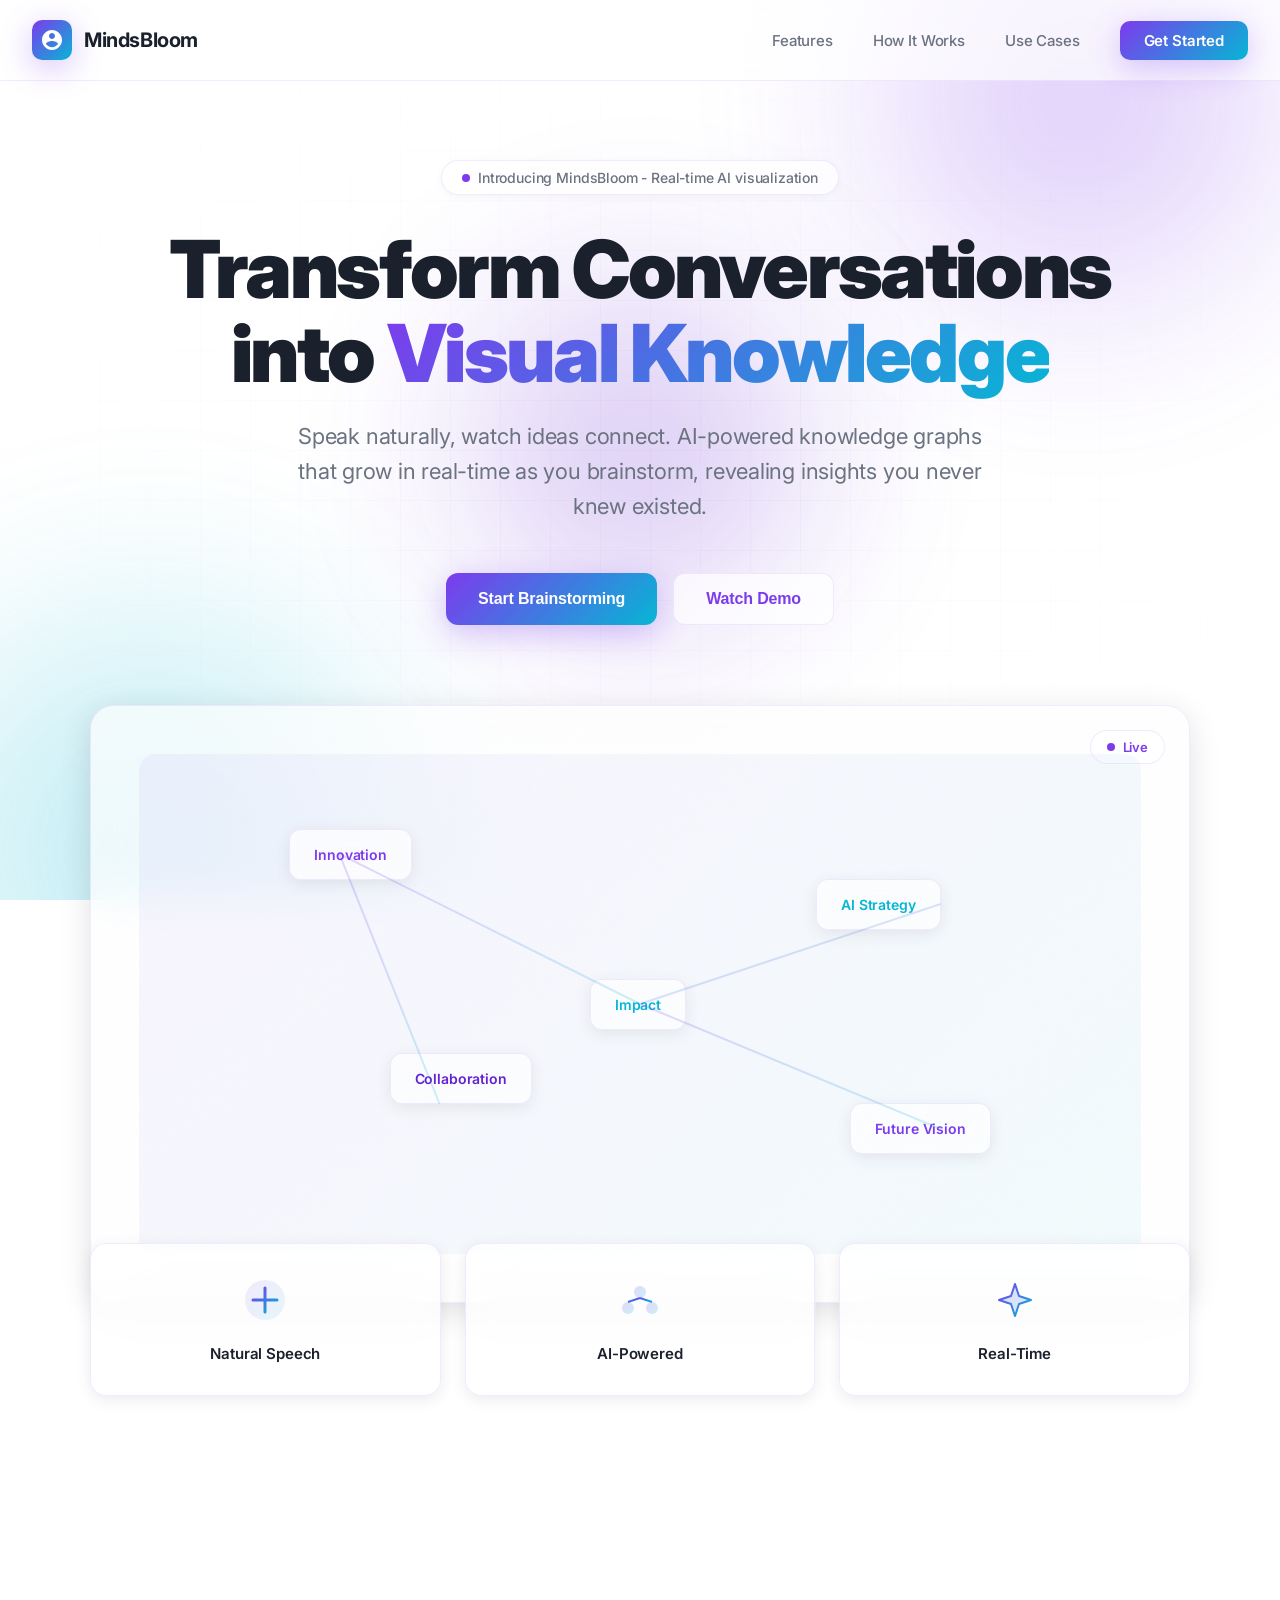
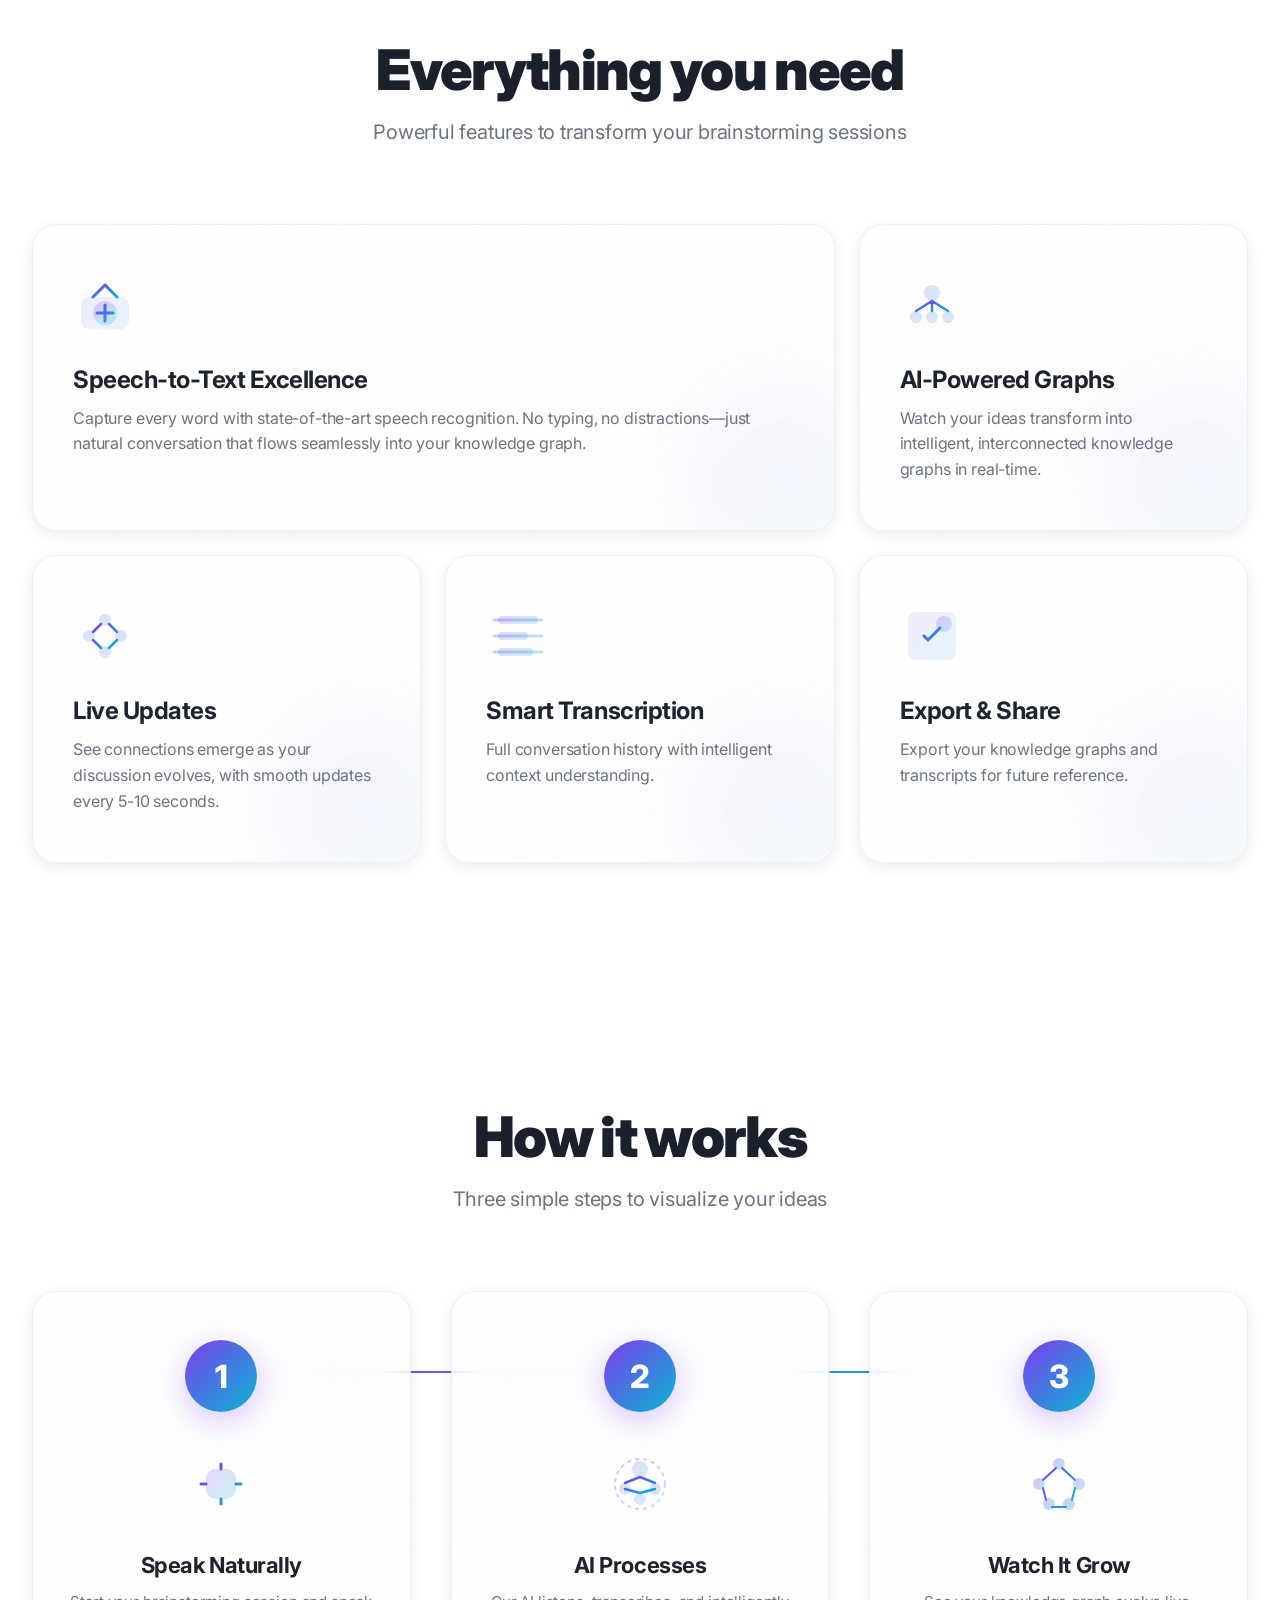
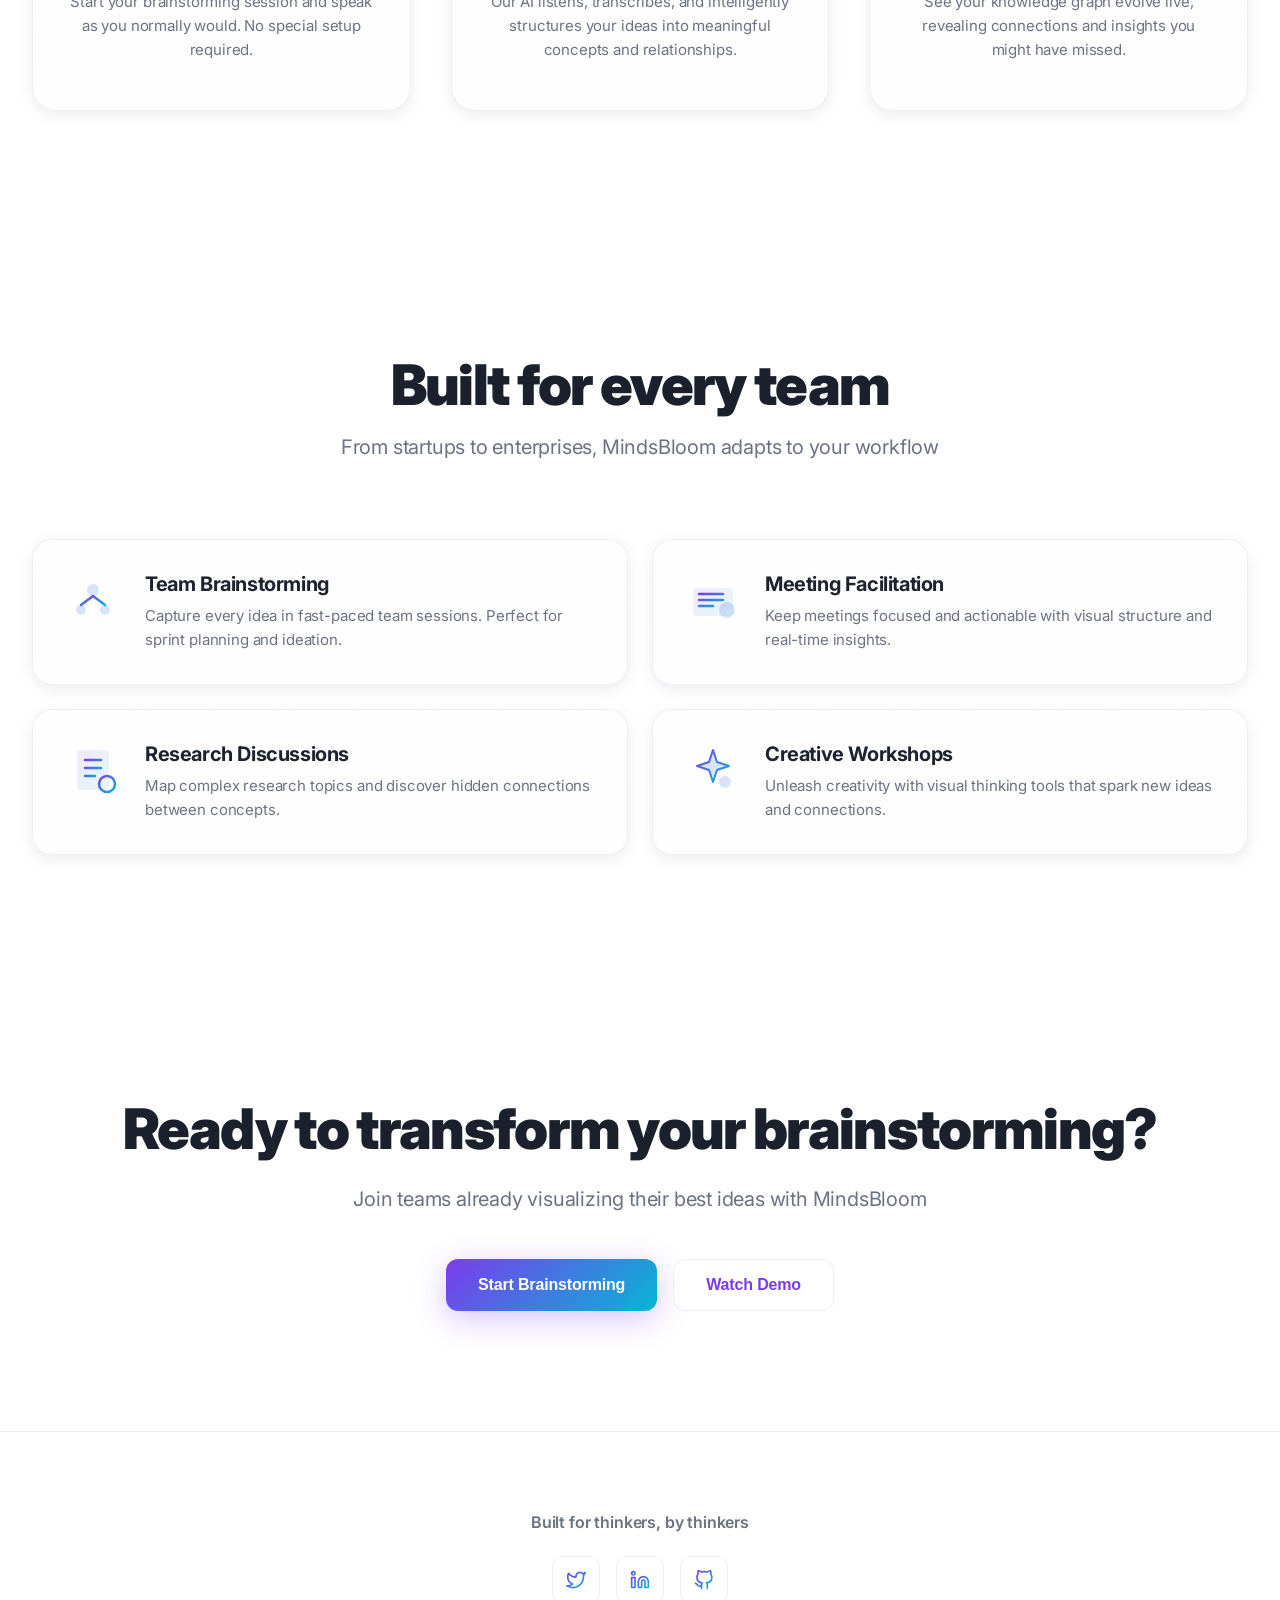
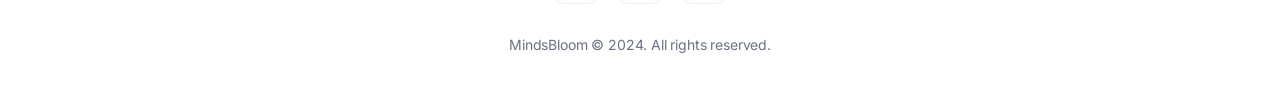
==== frontend/index.html @ 0f9b78d1 "Add MindsBloom landing page Beautiful landing page featuring: - Glassmorphic design with gradient ef" ====
<!DOCTYPE html>
<html lang="en">
<head>
    <meta charset="UTF-8">
    <meta name="viewport" content="width=device-width, initial-scale=1.0">
    <title>MindsBloom - Transform Conversations into Visual Knowledge</title>
    <link rel="preconnect" href="https://fonts.googleapis.com">
    <link rel="preconnect" href="https://fonts.gstatic.com" crossorigin>
    <link href="https://fonts.googleapis.com/css2?family=Inter:wght@300;400;500;600;700;800;900&display=swap" rel="stylesheet">
    <style>
        :root {
            /* Color System */
            --primary-indigo: hsl(262, 83%, 58%);
            --primary-violet: hsl(262, 73%, 48%);
            --secondary-cyan: hsl(189, 94%, 43%);
            --secondary-cyan-light: hsl(189, 94%, 53%);

            /* Gradients */
            --gradient-primary: linear-gradient(135deg, var(--primary-violet), var(--primary-indigo));
            --gradient-secondary: linear-gradient(135deg, var(--secondary-cyan), var(--secondary-cyan-light));
            --gradient-mixed: linear-gradient(135deg, var(--primary-indigo), var(--secondary-cyan));
            --gradient-animated: linear-gradient(135deg, #7C3AED 0%, #A78BFA 25%, #06B6D4 50%, #22D3EE 75%, #A78BFA 100%);

            /* Glass Effect */
            --glass-bg: rgba(255, 255, 255, 0.7);
            --glass-border: rgba(124, 58, 237, 0.1);
            --glass-blur: blur(20px);

            /* Shadows */
            --shadow-sm: 0 2px 8px rgba(0, 0, 0, 0.04);
            --shadow-md: 0 4px 16px rgba(0, 0, 0, 0.08);
            --shadow-lg: 0 8px 32px rgba(0, 0, 0, 0.12);
            --shadow-glow-indigo: 0 8px 32px rgba(124, 58, 237, 0.3);
            --shadow-glow-cyan: 0 8px 32px rgba(6, 182, 212, 0.3);

            /* Spacing */
            --spacing-unit: 8px;

            /* Typography */
            --font-sans: 'Inter', -apple-system, BlinkMacSystemFont, 'Segoe UI', sans-serif;

            /* Transitions */
            --transition-smooth: cubic-bezier(0.4, 0, 0.2, 1);
        }

        * {
            margin: 0;
            padding: 0;
            box-sizing: border-box;
        }

        body {
            font-family: var(--font-sans);
            background: #ffffff;
            color: hsl(220, 26%, 14%);
            overflow-x: hidden;
            letter-spacing: -0.01em;
            position: relative;
            min-height: 100vh;
        }

        /* Background Effects */
        .bg-canvas {
            position: fixed;
            top: 0;
            left: 0;
            width: 100%;
            height: 100%;
            z-index: 0;
            overflow: hidden;
            pointer-events: none;
        }

        .bg-orb {
            position: absolute;
            border-radius: 50%;
            filter: blur(80px);
            opacity: 0.3;
            animation: float 20s ease-in-out infinite;
        }

        .bg-orb-1 {
            width: 600px;
            height: 600px;
            background: radial-gradient(circle, var(--primary-indigo) 0%, transparent 70%);
            top: -200px;
            right: -100px;
            animation-delay: 0s;
        }

        .bg-orb-2 {
            width: 700px;
            height: 700px;
            background: radial-gradient(circle, var(--secondary-cyan) 0%, transparent 70%);
            bottom: -300px;
            left: -200px;
            animation-delay: 7s;
        }

        .bg-orb-3 {
            width: 500px;
            height: 500px;
            background: radial-gradient(circle, var(--primary-violet) 0%, transparent 70%);
            top: 50%;
            left: 50%;
            transform: translate(-50%, -50%);
            animation-delay: 14s;
        }

        @keyframes float {
            0%, 100% {
                transform: translate(0, 0) scale(1);
            }
            33% {
                transform: translate(30px, -30px) scale(1.1);
            }
            66% {
                transform: translate(-30px, 30px) scale(0.9);
            }
        }

        .bg-grid {
            position: absolute;
            top: 0;
            left: 0;
            width: 100%;
            height: 100%;
            background-image:
                linear-gradient(rgba(124, 58, 237, 0.03) 1px, transparent 1px),
                linear-gradient(90deg, rgba(124, 58, 237, 0.03) 1px, transparent 1px);
            background-size: 50px 50px;
            mask-image: radial-gradient(ellipse at center, black 20%, transparent 80%);
        }

        /* Noise Texture Utility */
        .noise {
            position: relative;
        }

        .noise::before {
            content: '';
            position: absolute;
            top: 0;
            left: 0;
            width: 100%;
            height: 100%;
            opacity: 0.03;
            background-image: url("data:image/svg+xml,%3Csvg viewBox='0 0 400 400' xmlns='http://www.w3.org/2000/svg'%3E%3Cfilter id='noiseFilter'%3E%3CfeTurbulence type='fractalNoise' baseFrequency='0.9' numOctaves='4' /%3E%3C/filter%3E%3Crect width='100%25' height='100%25' filter='url(%23noiseFilter)' /%3E%3C/svg%3E");
            pointer-events: none;
        }

        /* Container */
        .container {
            position: relative;
            z-index: 1;
            max-width: 1280px;
            margin: 0 auto;
            padding: 0 32px;
        }

        /* Glassmorphic Header */
        header {
            position: fixed;
            top: 0;
            left: 0;
            right: 0;
            z-index: 100;
            background: var(--glass-bg);
            backdrop-filter: var(--glass-blur);
            border-bottom: 1px solid var(--glass-border);
            padding: 20px 0;
        }

        .header-content {
            max-width: 1280px;
            margin: 0 auto;
            padding: 0 32px;
            display: flex;
            justify-content: space-between;
            align-items: center;
        }

        .logo {
            display: flex;
            align-items: center;
            gap: 12px;
            text-decoration: none;
        }

        .logo-icon {
            width: 40px;
            height: 40px;
            border-radius: 10px;
            background: var(--gradient-mixed);
            display: flex;
            align-items: center;
            justify-content: center;
            box-shadow: var(--shadow-glow-indigo);
        }

        .logo-text {
            font-size: 20px;
            font-weight: 700;
            color: hsl(220, 26%, 14%);
            letter-spacing: -0.02em;
        }

        nav {
            display: flex;
            gap: 40px;
            align-items: center;
        }

        nav a {
            color: hsl(220, 9%, 46%);
            text-decoration: none;
            font-size: 15px;
            font-weight: 500;
            transition: color 0.3s var(--transition-smooth);
            letter-spacing: -0.01em;
        }

        nav a:hover {
            color: var(--primary-indigo);
        }

        .nav-cta {
            position: relative;
            overflow: hidden;
            padding: 10px 24px;
            border-radius: 10px;
            background: var(--gradient-mixed);
            color: white !important;
            font-weight: 600;
            box-shadow: var(--shadow-glow-indigo);
            transition: transform 0.3s var(--transition-smooth), box-shadow 0.3s var(--transition-smooth);
        }

        .nav-cta::before {
            content: '';
            position: absolute;
            top: 0;
            left: -100%;
            width: 100%;
            height: 100%;
            background: linear-gradient(90deg, transparent, rgba(255, 255, 255, 0.3), transparent);
            transition: left 0.5s;
        }

        .nav-cta:hover::before {
            left: 100%;
        }

        .nav-cta:hover {
            transform: translateY(-2px);
            box-shadow: 0 12px 40px rgba(124, 58, 237, 0.4);
        }

        /* Hero Section */
        .hero {
            padding-top: 160px;
            padding-bottom: 120px;
            text-align: center;
        }

        .hero-badge {
            display: inline-flex;
            align-items: center;
            gap: 8px;
            background: var(--glass-bg);
            backdrop-filter: var(--glass-blur);
            border: 1px solid var(--glass-border);
            padding: 8px 20px;
            border-radius: 24px;
            font-size: 14px;
            font-weight: 500;
            color: hsl(220, 9%, 46%);
            margin-bottom: 32px;
            box-shadow: var(--shadow-sm);
            animation: slide-up 0.6s var(--transition-smooth);
        }

        .pulse-dot {
            width: 8px;
            height: 8px;
            border-radius: 50%;
            background: var(--primary-indigo);
            animation: pulse-glow 2s ease-in-out infinite;
        }

        @keyframes pulse-glow {
            0%, 100% {
                opacity: 1;
                box-shadow: 0 0 0 0 rgba(124, 58, 237, 0.7);
            }
            50% {
                opacity: 0.7;
                box-shadow: 0 0 0 8px rgba(124, 58, 237, 0);
            }
        }

        @keyframes slide-up {
            from {
                opacity: 0;
                transform: translateY(20px);
            }
            to {
                opacity: 1;
                transform: translateY(0);
            }
        }

        .hero h1 {
            font-size: 80px;
            font-weight: 900;
            line-height: 1.05;
            letter-spacing: -0.03em;
            color: hsl(220, 26%, 14%);
            margin-bottom: 24px;
            animation: slide-up 0.8s var(--transition-smooth) 0.1s backwards;
        }

        .gradient-text {
            background: var(--gradient-mixed);
            -webkit-background-clip: text;
            -webkit-text-fill-color: transparent;
            background-clip: text;
        }

        .hero-description {
            font-size: 22px;
            line-height: 1.6;
            color: hsl(220, 9%, 46%);
            max-width: 700px;
            margin: 0 auto 48px;
            letter-spacing: -0.01em;
            animation: slide-up 0.8s var(--transition-smooth) 0.2s backwards;
        }

        .hero-cta {
            display: flex;
            gap: 16px;
            justify-content: center;
            flex-wrap: wrap;
            margin-bottom: 80px;
            animation: slide-up 0.8s var(--transition-smooth) 0.3s backwards;
        }

        .btn {
            padding: 16px 32px;
            border-radius: 12px;
            font-size: 16px;
            font-weight: 600;
            letter-spacing: -0.01em;
            text-decoration: none;
            border: none;
            cursor: pointer;
            transition: all 0.3s var(--transition-smooth);
            position: relative;
            overflow: hidden;
        }

        .btn-primary {
            background: var(--gradient-mixed);
            color: white;
            box-shadow: var(--shadow-glow-indigo);
        }

        .btn-primary::before {
            content: '';
            position: absolute;
            top: 0;
            left: -100%;
            width: 100%;
            height: 100%;
            background: linear-gradient(90deg, transparent, rgba(255, 255, 255, 0.3), transparent);
            transition: left 0.5s;
        }

        .btn-primary:hover::before {
            left: 100%;
        }

        .btn-primary:hover {
            transform: translateY(-2px);
            box-shadow: 0 12px 40px rgba(124, 58, 237, 0.4);
        }

        .btn-secondary {
            background: var(--glass-bg);
            backdrop-filter: var(--glass-blur);
            color: var(--primary-indigo);
            border: 1px solid var(--glass-border);
        }

        .btn-secondary:hover {
            background: rgba(255, 255, 255, 0.9);
            transform: translateY(-2px);
            border-color: rgba(124, 58, 237, 0.2);
        }

        /* Demo Visualization */
        .demo-container {
            position: relative;
            max-width: 1100px;
            margin: 0 auto;
            animation: slide-up 0.8s var(--transition-smooth) 0.4s backwards;
        }

        .demo-card {
            position: relative;
            background: var(--glass-bg);
            backdrop-filter: var(--glass-blur);
            border: 1px solid var(--glass-border);
            border-radius: 24px;
            padding: 48px;
            box-shadow: var(--shadow-lg);
            overflow: hidden;
        }

        .demo-visual {
            position: relative;
            height: 500px;
            background: linear-gradient(135deg, rgba(124, 58, 237, 0.05) 0%, rgba(6, 182, 212, 0.05) 100%);
            border-radius: 16px;
            overflow: hidden;
            display: flex;
            align-items: center;
            justify-content: center;
        }

        .graph-node {
            position: absolute;
            padding: 16px 24px;
            border-radius: 12px;
            background: var(--glass-bg);
            backdrop-filter: var(--glass-blur);
            border: 1px solid var(--glass-border);
            font-weight: 600;
            font-size: 14px;
            letter-spacing: -0.01em;
            box-shadow: var(--shadow-md);
            animation: float-node 4s ease-in-out infinite;
            transition: all 0.3s var(--transition-smooth);
        }

        .graph-node:hover {
            transform: scale(1.05);
            box-shadow: var(--shadow-glow-indigo);
        }

        @keyframes float-node {
            0%, 100% { transform: translateY(0); }
            50% { transform: translateY(-15px); }
        }

        .graph-node:nth-child(1) {
            top: 15%;
            left: 15%;
            animation-delay: 0s;
            color: var(--primary-indigo);
        }

        .graph-node:nth-child(2) {
            top: 25%;
            right: 20%;
            animation-delay: 0.5s;
            color: var(--secondary-cyan);
        }

        .graph-node:nth-child(3) {
            bottom: 30%;
            left: 25%;
            animation-delay: 1s;
            color: var(--primary-violet);
        }

        .graph-node:nth-child(4) {
            bottom: 20%;
            right: 15%;
            animation-delay: 1.5s;
            color: var(--primary-indigo);
        }

        .graph-node:nth-child(5) {
            top: 45%;
            left: 45%;
            animation-delay: 2s;
            color: var(--secondary-cyan);
        }

        .live-indicator {
            position: absolute;
            top: 24px;
            right: 24px;
            display: flex;
            align-items: center;
            gap: 8px;
            padding: 8px 16px;
            background: var(--glass-bg);
            backdrop-filter: var(--glass-blur);
            border: 1px solid var(--glass-border);
            border-radius: 20px;
            font-size: 13px;
            font-weight: 600;
            color: var(--primary-indigo);
        }

        /* Stats Cards */
        .stats-grid {
            display: grid;
            grid-template-columns: repeat(3, 1fr);
            gap: 24px;
            margin-top: -60px;
            position: relative;
            z-index: 10;
        }

        .stat-card {
            background: var(--glass-bg);
            backdrop-filter: var(--glass-blur);
            border: 1px solid var(--glass-border);
            border-radius: 16px;
            padding: 32px 24px;
            text-align: center;
            box-shadow: var(--shadow-md);
            transition: all 0.3s var(--transition-smooth);
        }

        .stat-card:hover {
            transform: translateY(-4px);
            box-shadow: var(--shadow-lg);
        }

        .stat-icon {
            margin-bottom: 16px;
        }

        .stat-label {
            font-size: 15px;
            font-weight: 600;
            color: hsl(220, 26%, 14%);
            letter-spacing: -0.01em;
        }

        /* Features Section - Bento Grid */
        .section {
            padding: 120px 0;
        }

        .section-header {
            text-align: center;
            margin-bottom: 80px;
        }

        .section-title {
            font-size: 56px;
            font-weight: 900;
            letter-spacing: -0.03em;
            color: hsl(220, 26%, 14%);
            margin-bottom: 16px;
        }

        .section-description {
            font-size: 20px;
            color: hsl(220, 9%, 46%);
            letter-spacing: -0.01em;
        }

        .bento-grid {
            display: grid;
            grid-template-columns: repeat(3, 1fr);
            gap: 24px;
        }

        .bento-card {
            position: relative;
            background: var(--glass-bg);
            backdrop-filter: var(--glass-blur);
            border: 1px solid var(--glass-border);
            border-radius: 24px;
            padding: 48px 40px;
            box-shadow: var(--shadow-md);
            transition: all 0.3s var(--transition-smooth);
            overflow: hidden;
        }

        .bento-card:first-child {
            grid-column: span 2;
        }

        .bento-card:hover {
            transform: translateY(-8px);
            box-shadow: var(--shadow-lg);
            border-color: rgba(124, 58, 237, 0.2);
        }

        .bento-icon {
            margin-bottom: 24px;
        }

        .bento-title {
            font-size: 24px;
            font-weight: 700;
            letter-spacing: -0.02em;
            color: hsl(220, 26%, 14%);
            margin-bottom: 12px;
        }

        .bento-description {
            font-size: 16px;
            line-height: 1.6;
            color: hsl(220, 9%, 46%);
            letter-spacing: -0.01em;
        }

        .decoration-blob {
            position: absolute;
            width: 200px;
            height: 200px;
            border-radius: 50%;
            background: var(--gradient-mixed);
            opacity: 0.05;
            filter: blur(40px);
            bottom: -50px;
            right: -50px;
            pointer-events: none;
        }

        /* How It Works - Timeline */
        .timeline {
            position: relative;
            display: grid;
            grid-template-columns: repeat(3, 1fr);
            gap: 40px;
        }

        .timeline::before {
            content: '';
            position: absolute;
            top: 80px;
            left: 16.66%;
            right: 16.66%;
            height: 2px;
            background: linear-gradient(90deg, var(--primary-indigo), var(--secondary-cyan));
            z-index: 0;
        }

        .timeline-item {
            position: relative;
            z-index: 1;
        }

        .timeline-card {
            background: var(--glass-bg);
            backdrop-filter: var(--glass-blur);
            border: 1px solid var(--glass-border);
            border-radius: 24px;
            padding: 48px 32px;
            box-shadow: var(--shadow-md);
            transition: all 0.3s var(--transition-smooth);
            text-align: center;
        }

        .timeline-card:hover {
            transform: translateY(-8px);
            box-shadow: var(--shadow-lg);
        }

        .timeline-number {
            width: 72px;
            height: 72px;
            border-radius: 50%;
            background: var(--gradient-mixed);
            color: white;
            display: flex;
            align-items: center;
            justify-content: center;
            font-size: 32px;
            font-weight: 800;
            margin: 0 auto 32px;
            box-shadow: var(--shadow-glow-indigo);
        }

        .timeline-icon {
            margin-bottom: 24px;
        }

        .timeline-title {
            font-size: 22px;
            font-weight: 700;
            letter-spacing: -0.02em;
            color: hsl(220, 26%, 14%);
            margin-bottom: 12px;
        }

        .timeline-description {
            font-size: 15px;
            line-height: 1.6;
            color: hsl(220, 9%, 46%);
            letter-spacing: -0.01em;
        }

        /* Use Cases */
        .use-cases-grid {
            display: grid;
            grid-template-columns: repeat(2, 1fr);
            gap: 24px;
        }

        .use-case-card {
            display: flex;
            gap: 24px;
            background: var(--glass-bg);
            backdrop-filter: var(--glass-blur);
            border: 1px solid var(--glass-border);
            border-radius: 20px;
            padding: 32px;
            box-shadow: var(--shadow-md);
            transition: all 0.3s var(--transition-smooth);
        }

        .use-case-card:hover {
            transform: translateY(-4px);
            box-shadow: var(--shadow-lg);
            border-color: rgba(124, 58, 237, 0.2);
        }

        .use-case-icon-wrapper {
            flex-shrink: 0;
        }

        .use-case-content h3 {
            font-size: 20px;
            font-weight: 700;
            letter-spacing: -0.02em;
            color: hsl(220, 26%, 14%);
            margin-bottom: 8px;
        }

        .use-case-content p {
            font-size: 15px;
            line-height: 1.6;
            color: hsl(220, 9%, 46%);
            letter-spacing: -0.01em;
        }

        /* Footer */
        footer {
            padding: 80px 0 40px;
            border-top: 1px solid var(--glass-border);
        }

        .footer-content {
            text-align: center;
        }

        .footer-tagline {
            font-size: 16px;
            font-weight: 600;
            color: hsl(220, 9%, 46%);
            margin-bottom: 24px;
            letter-spacing: -0.01em;
        }

        .social-links {
            display: flex;
            gap: 16px;
            justify-content: center;
            margin-bottom: 32px;
        }

        .social-link {
            width: 48px;
            height: 48px;
            border-radius: 12px;
            background: var(--glass-bg);
            backdrop-filter: var(--glass-blur);
            border: 1px solid var(--glass-border);
            display: flex;
            align-items: center;
            justify-content: center;
            transition: all 0.3s var(--transition-smooth);
            text-decoration: none;
        }

        .social-link:hover {
            transform: translateY(-4px);
            border-color: rgba(124, 58, 237, 0.3);
            box-shadow: var(--shadow-glow-indigo);
        }

        .footer-copyright {
            font-size: 14px;
            color: hsl(220, 9%, 46%);
        }

        /* Responsive */
        @media (max-width: 1024px) {
            .hero h1 {
                font-size: 64px;
            }

            .bento-grid {
                grid-template-columns: 1fr;
            }

            .bento-card:first-child {
                grid-column: span 1;
            }

            .timeline {
                grid-template-columns: 1fr;
            }

            .timeline::before {
                display: none;
            }

            .use-cases-grid {
                grid-template-columns: 1fr;
            }

            .stats-grid {
                grid-template-columns: 1fr;
                margin-top: 40px;
            }
        }

        @media (max-width: 768px) {
            nav {
                display: none;
            }

            .hero h1 {
                font-size: 48px;
            }

            .hero-description {
                font-size: 18px;
            }

            .demo-card {
                padding: 24px;
            }

            .graph-node {
                font-size: 12px;
                padding: 12px 16px;
            }
        }
    </style>
</head>
<body>
    <!-- SVG Definitions for Custom Gradient Icons -->
    <svg width="0" height="0" style="position: absolute;">
        <defs>
            <linearGradient id="iconGradient" x1="0%" y1="0%" x2="100%" y2="100%">
                <stop offset="0%" style="stop-color:#7C3AED;stop-opacity:1" />
                <stop offset="100%" style="stop-color:#06B6D4;stop-opacity:1" />
            </linearGradient>
        </defs>
    </svg>

    <!-- Background Canvas -->
    <div class="bg-canvas">
        <div class="bg-orb bg-orb-1"></div>
        <div class="bg-orb bg-orb-2"></div>
        <div class="bg-orb bg-orb-3"></div>
        <div class="bg-grid"></div>
    </div>

    <!-- Fixed Header -->
    <header>
        <div class="header-content">
            <a href="#" class="logo">
                <div class="logo-icon">
                    <svg width="24" height="24" viewBox="0 0 24 24" fill="none">
                        <path d="M12 2C6.48 2 2 6.48 2 12s4.48 10 10 10 10-4.48 10-10S17.52 2 12 2zm0 3c1.66 0 3 1.34 3 3s-1.34 3-3 3-3-1.34-3-3 1.34-3 3-3zm0 14.2c-2.5 0-4.71-1.28-6-3.22.03-1.99 4-3.08 6-3.08 1.99 0 5.97 1.09 6 3.08-1.29 1.94-3.5 3.22-6 3.22z" fill="white"/>
                    </svg>
                </div>
                <span class="logo-text">MindsBloom</span>
            </a>
            <nav>
                <a href="#features">Features</a>
                <a href="#how-it-works">How It Works</a>
                <a href="#use-cases">Use Cases</a>
                <a href="#" class="nav-cta">Get Started</a>
            </nav>
        </div>
    </header>

    <!-- Hero Section -->
    <section class="hero">
        <div class="container">
            <div class="hero-badge">
                <span class="pulse-dot"></span>
                <span>Introducing MindsBloom - Real-time AI visualization</span>
            </div>

            <h1>
                Transform Conversations<br>
                into <span class="gradient-text">Visual Knowledge</span>
            </h1>

            <p class="hero-description">
                Speak naturally, watch ideas connect. AI-powered knowledge graphs that grow in real-time as you brainstorm, revealing insights you never knew existed.
            </p>

            <div class="hero-cta">
                <button class="btn btn-primary">Start Brainstorming</button>
                <button class="btn btn-secondary">Watch Demo</button>
            </div>

            <!-- Demo Visualization -->
            <div class="demo-container">
                <div class="demo-card noise">
                    <div class="live-indicator">
                        <span class="pulse-dot"></span>
                        <span>Live</span>
                    </div>
                    <div class="demo-visual">
                        <div class="graph-node">Innovation</div>
                        <div class="graph-node">AI Strategy</div>
                        <div class="graph-node">Collaboration</div>
                        <div class="graph-node">Future Vision</div>
                        <div class="graph-node">Impact</div>
                        <svg style="position:absolute;width:100%;height:100%;pointer-events:none;opacity:0.2;">
                            <line x1="20%" y1="20%" x2="50%" y2="50%" stroke="url(#iconGradient)" stroke-width="2"/>
                            <line x1="50%" y1="50%" x2="80%" y2="30%" stroke="url(#iconGradient)" stroke-width="2"/>
                            <line x1="20%" y1="20%" x2="30%" y2="70%" stroke="url(#iconGradient)" stroke-width="2"/>
                            <line x1="50%" y1="50%" x2="80%" y2="75%" stroke="url(#iconGradient)" stroke-width="2"/>
                        </svg>
                    </div>
                </div>

                <!-- Stats Cards -->
                <div class="stats-grid">
                    <div class="stat-card">
                        <div class="stat-icon">
                            <svg width="48" height="48" viewBox="0 0 48 48" fill="none">
                                <circle cx="24" cy="24" r="20" fill="url(#iconGradient)" opacity="0.1"/>
                                <path d="M24 12v24M12 24h24" stroke="url(#iconGradient)" stroke-width="3" stroke-linecap="round"/>
                            </svg>
                        </div>
                        <div class="stat-label">Natural Speech</div>
                    </div>
                    <div class="stat-card">
                        <div class="stat-icon">
                            <svg width="48" height="48" viewBox="0 0 48 48" fill="none">
                                <circle cx="24" cy="16" r="6" fill="url(#iconGradient)" opacity="0.2"/>
                                <circle cx="12" cy="32" r="6" fill="url(#iconGradient)" opacity="0.2"/>
                                <circle cx="36" cy="32" r="6" fill="url(#iconGradient)" opacity="0.2"/>
                                <path d="M24 22L12 26M24 22L36 26" stroke="url(#iconGradient)" stroke-width="2"/>
                            </svg>
                        </div>
                        <div class="stat-label">AI-Powered</div>
                    </div>
                    <div class="stat-card">
                        <div class="stat-icon">
                            <svg width="48" height="48" viewBox="0 0 48 48" fill="none">
                                <path d="M24 8L28 20L40 24L28 28L24 40L20 28L8 24L20 20L24 8Z" fill="url(#iconGradient)" opacity="0.2"/>
                                <path d="M24 8L28 20L40 24L28 28L24 40L20 28L8 24L20 20L24 8Z" stroke="url(#iconGradient)" stroke-width="2" stroke-linejoin="round"/>
                            </svg>
                        </div>
                        <div class="stat-label">Real-Time</div>
                    </div>
                </div>
            </div>
        </div>
    </section>

    <!-- Features Section -->
    <section class="section" id="features">
        <div class="container">
            <div class="section-header">
                <h2 class="section-title">Everything you need</h2>
                <p class="section-description">Powerful features to transform your brainstorming sessions</p>
            </div>

            <div class="bento-grid">
                <div class="bento-card noise">
                    <div class="bento-icon">
                        <svg width="64" height="64" viewBox="0 0 64 64" fill="none">
                            <rect x="8" y="24" width="48" height="32" rx="8" fill="url(#iconGradient)" opacity="0.1"/>
                            <circle cx="32" cy="40" r="12" fill="url(#iconGradient)" opacity="0.2"/>
                            <path d="M32 32v16M24 40h16" stroke="url(#iconGradient)" stroke-width="3" stroke-linecap="round"/>
                            <path d="M20 24L32 12L44 24" stroke="url(#iconGradient)" stroke-width="3" stroke-linecap="round" stroke-linejoin="round"/>
                        </svg>
                    </div>
                    <h3 class="bento-title">Speech-to-Text Excellence</h3>
                    <p class="bento-description">Capture every word with state-of-the-art speech recognition. No typing, no distractions—just natural conversation that flows seamlessly into your knowledge graph.</p>
                    <div class="decoration-blob"></div>
                </div>

                <div class="bento-card noise">
                    <div class="bento-icon">
                        <svg width="64" height="64" viewBox="0 0 64 64" fill="none">
                            <circle cx="32" cy="20" r="8" fill="url(#iconGradient)" opacity="0.2"/>
                            <circle cx="16" cy="44" r="6" fill="url(#iconGradient)" opacity="0.2"/>
                            <circle cx="48" cy="44" r="6" fill="url(#iconGradient)" opacity="0.2"/>
                            <circle cx="32" cy="44" r="6" fill="url(#iconGradient)" opacity="0.2"/>
                            <path d="M32 28L16 38M32 28L48 38M32 28L32 38" stroke="url(#iconGradient)" stroke-width="2.5" stroke-linecap="round"/>
                        </svg>
                    </div>
                    <h3 class="bento-title">AI-Powered Graphs</h3>
                    <p class="bento-description">Watch your ideas transform into intelligent, interconnected knowledge graphs in real-time.</p>
                    <div class="decoration-blob"></div>
                </div>

                <div class="bento-card noise">
                    <div class="bento-icon">
                        <svg width="64" height="64" viewBox="0 0 64 64" fill="none">
                            <circle cx="32" cy="16" r="6" fill="url(#iconGradient)" opacity="0.2"/>
                            <circle cx="16" cy="32" r="6" fill="url(#iconGradient)" opacity="0.2"/>
                            <circle cx="48" cy="32" r="6" fill="url(#iconGradient)" opacity="0.2"/>
                            <circle cx="32" cy="48" r="6" fill="url(#iconGradient)" opacity="0.2"/>
                            <path d="M28 20L20 28M36 20L44 28M20 36L28 44M44 36L36 44" stroke="url(#iconGradient)" stroke-width="2.5" stroke-linecap="round"/>
                        </svg>
                    </div>
                    <h3 class="bento-title">Live Updates</h3>
                    <p class="bento-description">See connections emerge as your discussion evolves, with smooth updates every 5-10 seconds.</p>
                    <div class="decoration-blob"></div>
                </div>

                <div class="bento-card noise">
                    <div class="bento-icon">
                        <svg width="64" height="64" viewBox="0 0 64 64" fill="none">
                            <path d="M8 16h48M8 32h48M8 48h48" stroke="url(#iconGradient)" stroke-width="3" stroke-linecap="round" opacity="0.3"/>
                            <rect x="12" y="12" width="40" height="8" rx="4" fill="url(#iconGradient)" opacity="0.2"/>
                            <rect x="12" y="28" width="30" height="8" rx="4" fill="url(#iconGradient)" opacity="0.2"/>
                            <rect x="12" y="44" width="35" height="8" rx="4" fill="url(#iconGradient)" opacity="0.2"/>
                        </svg>
                    </div>
                    <h3 class="bento-title">Smart Transcription</h3>
                    <p class="bento-description">Full conversation history with intelligent context understanding.</p>
                    <div class="decoration-blob"></div>
                </div>

                <div class="bento-card noise">
                    <div class="bento-icon">
                        <svg width="64" height="64" viewBox="0 0 64 64" fill="none">
                            <rect x="8" y="8" width="48" height="48" rx="8" fill="url(#iconGradient)" opacity="0.1"/>
                            <path d="M24 32L28 36L40 24" stroke="url(#iconGradient)" stroke-width="3" stroke-linecap="round" stroke-linejoin="round"/>
                            <circle cx="44" cy="20" r="8" fill="url(#iconGradient)" opacity="0.2"/>
                        </svg>
                    </div>
                    <h3 class="bento-title">Export & Share</h3>
                    <p class="bento-description">Export your knowledge graphs and transcripts for future reference.</p>
                    <div class="decoration-blob"></div>
                </div>
            </div>
        </div>
    </section>

    <!-- How It Works -->
    <section class="section" id="how-it-works">
        <div class="container">
            <div class="section-header">
                <h2 class="section-title">How it works</h2>
                <p class="section-description">Three simple steps to visualize your ideas</p>
            </div>

            <div class="timeline">
                <div class="timeline-item">
                    <div class="timeline-card noise">
                        <div class="timeline-number">1</div>
                        <div class="timeline-icon">
                            <svg width="80" height="80" viewBox="0 0 80 80" fill="none">
                                <path d="M25 35c0-5.523 4.477-10 10-10h10c5.523 0 10 4.477 10 10v10c0 5.523-4.477 10-10 10H35c-5.523 0-10-4.477-10-10V35z" fill="url(#iconGradient)" opacity="0.2"/>
                                <path d="M40 25V20M40 60V55M25 40H20M60 40H55" stroke="url(#iconGradient)" stroke-width="3" stroke-linecap="round"/>
                            </svg>
                        </div>
                        <h3 class="timeline-title">Speak Naturally</h3>
                        <p class="timeline-description">Start your brainstorming session and speak as you normally would. No special setup required.</p>
                    </div>
                </div>

                <div class="timeline-item">
                    <div class="timeline-card noise">
                        <div class="timeline-number">2</div>
                        <div class="timeline-icon">
                            <svg width="80" height="80" viewBox="0 0 80 80" fill="none">
                                <circle cx="40" cy="25" r="8" fill="url(#iconGradient)" opacity="0.2"/>
                                <circle cx="25" cy="45" r="6" fill="url(#iconGradient)" opacity="0.2"/>
                                <circle cx="55" cy="45" r="6" fill="url(#iconGradient)" opacity="0.2"/>
                                <circle cx="40" cy="55" r="6" fill="url(#iconGradient)" opacity="0.2"/>
                                <path d="M40 33L25 39M40 33L55 39M25 45L40 49M55 45L40 49" stroke="url(#iconGradient)" stroke-width="2.5" stroke-linecap="round"/>
                                <circle cx="40" cy="40" r="25" stroke="url(#iconGradient)" stroke-width="2" opacity="0.3" stroke-dasharray="4 4"/>
                            </svg>
                        </div>
                        <h3 class="timeline-title">AI Processes</h3>
                        <p class="timeline-description">Our AI listens, transcribes, and intelligently structures your ideas into meaningful concepts and relationships.</p>
                    </div>
                </div>

                <div class="timeline-item">
                    <div class="timeline-card noise">
                        <div class="timeline-number">3</div>
                        <div class="timeline-icon">
                            <svg width="80" height="80" viewBox="0 0 80 80" fill="none">
                                <circle cx="40" cy="20" r="6" fill="url(#iconGradient)" opacity="0.3"/>
                                <circle cx="20" cy="40" r="6" fill="url(#iconGradient)" opacity="0.3"/>
                                <circle cx="60" cy="40" r="6" fill="url(#iconGradient)" opacity="0.3"/>
                                <circle cx="30" cy="60" r="6" fill="url(#iconGradient)" opacity="0.3"/>
                                <circle cx="50" cy="60" r="6" fill="url(#iconGradient)" opacity="0.3"/>
                                <path d="M37 24L24 36M43 24L56 36M24 44L27 56M56 44L53 56M33 63H47" stroke="url(#iconGradient)" stroke-width="2" stroke-linecap="round"/>
                            </svg>
                        </div>
                        <h3 class="timeline-title">Watch It Grow</h3>
                        <p class="timeline-description">See your knowledge graph evolve live, revealing connections and insights you might have missed.</p>
                    </div>
                </div>
            </div>
        </div>
    </section>

    <!-- Use Cases -->
    <section class="section" id="use-cases">
        <div class="container">
            <div class="section-header">
                <h2 class="section-title">Built for every team</h2>
                <p class="section-description">From startups to enterprises, MindsBloom adapts to your workflow</p>
            </div>

            <div class="use-cases-grid">
                <div class="use-case-card noise">
                    <div class="use-case-icon-wrapper">
                        <svg width="56" height="56" viewBox="0 0 56 56" fill="none">
                            <circle cx="28" cy="18" r="6" fill="url(#iconGradient)" opacity="0.2"/>
                            <circle cx="16" cy="38" r="5" fill="url(#iconGradient)" opacity="0.2"/>
                            <circle cx="40" cy="38" r="5" fill="url(#iconGradient)" opacity="0.2"/>
                            <path d="M28 24L16 33M28 24L40 33" stroke="url(#iconGradient)" stroke-width="2.5" stroke-linecap="round"/>
                        </svg>
                    </div>
                    <div class="use-case-content">
                        <h3>Team Brainstorming</h3>
                        <p>Capture every idea in fast-paced team sessions. Perfect for sprint planning and ideation.</p>
                    </div>
                </div>

                <div class="use-case-card noise">
                    <div class="use-case-icon-wrapper">
                        <svg width="56" height="56" viewBox="0 0 56 56" fill="none">
                            <rect x="8" y="16" width="40" height="28" rx="4" fill="url(#iconGradient)" opacity="0.1"/>
                            <path d="M14 22H38M14 28H38M14 34H28" stroke="url(#iconGradient)" stroke-width="2.5" stroke-linecap="round"/>
                            <circle cx="42" cy="38" r="8" fill="url(#iconGradient)" opacity="0.2"/>
                        </svg>
                    </div>
                    <div class="use-case-content">
                        <h3>Meeting Facilitation</h3>
                        <p>Keep meetings focused and actionable with visual structure and real-time insights.</p>
                    </div>
                </div>

                <div class="use-case-card noise">
                    <div class="use-case-icon-wrapper">
                        <svg width="56" height="56" viewBox="0 0 56 56" fill="none">
                            <rect x="12" y="8" width="32" height="40" rx="4" fill="url(#iconGradient)" opacity="0.1"/>
                            <path d="M20 18H36M20 26H36M20 34H30" stroke="url(#iconGradient)" stroke-width="2.5" stroke-linecap="round"/>
                            <circle cx="42" cy="42" r="8" stroke="url(#iconGradient)" stroke-width="2.5"/>
                        </svg>
                    </div>
                    <div class="use-case-content">
                        <h3>Research Discussions</h3>
                        <p>Map complex research topics and discover hidden connections between concepts.</p>
                    </div>
                </div>

                <div class="use-case-card noise">
                    <div class="use-case-icon-wrapper">
                        <svg width="56" height="56" viewBox="0 0 56 56" fill="none">
                            <path d="M28 8L32 20L44 24L32 28L28 40L24 28L12 24L24 20L28 8Z" fill="url(#iconGradient)" opacity="0.2"/>
                            <path d="M28 8L32 20L44 24L32 28L28 40L24 28L12 24L24 20L28 8Z" stroke="url(#iconGradient)" stroke-width="2" stroke-linejoin="round"/>
                            <circle cx="40" cy="40" r="6" fill="url(#iconGradient)" opacity="0.2"/>
                        </svg>
                    </div>
                    <div class="use-case-content">
                        <h3>Creative Workshops</h3>
                        <p>Unleash creativity with visual thinking tools that spark new ideas and connections.</p>
                    </div>
                </div>
            </div>
        </div>
    </section>

    <!-- CTA Section -->
    <section class="section">
        <div class="container" style="text-align: center;">
            <h2 class="section-title" style="margin-bottom: 24px;">Ready to transform your brainstorming?</h2>
            <p class="section-description" style="margin-bottom: 48px; max-width: 600px; margin-left: auto; margin-right: auto;">
                Join teams already visualizing their best ideas with MindsBloom
            </p>
            <div style="display: flex; gap: 16px; justify-content: center; flex-wrap: wrap;">
                <button class="btn btn-primary">Start Brainstorming</button>
                <button class="btn btn-secondary">Watch Demo</button>
            </div>
        </div>
    </section>

    <!-- Footer -->
    <footer>
        <div class="container">
            <div class="footer-content">
                <p class="footer-tagline">Built for thinkers, by thinkers</p>
                <div class="social-links">
                    <a href="#" class="social-link">
                        <svg width="20" height="20" viewBox="0 0 24 24" fill="none">
                            <path d="M23 3a10.9 10.9 0 01-3.14 1.53 4.48 4.48 0 00-7.86 3v1A10.66 10.66 0 013 4s-4 9 5 13a11.64 11.64 0 01-7 2c9 5 20 0 20-11.5a4.5 4.5 0 00-.08-.83A7.72 7.72 0 0023 3z" stroke="url(#iconGradient)" stroke-width="2" stroke-linecap="round" stroke-linejoin="round"/>
                        </svg>
                    </a>
                    <a href="#" class="social-link">
                        <svg width="20" height="20" viewBox="0 0 24 24" fill="none">
                            <path d="M16 8a6 6 0 016 6v7h-4v-7a2 2 0 00-2-2 2 2 0 00-2 2v7h-4v-7a6 6 0 016-6zM2 9h4v12H2z" stroke="url(#iconGradient)" stroke-width="2" stroke-linecap="round" stroke-linejoin="round"/>
                            <circle cx="4" cy="4" r="2" stroke="url(#iconGradient)" stroke-width="2" stroke-linecap="round" stroke-linejoin="round"/>
                        </svg>
                    </a>
                    <a href="#" class="social-link">
                        <svg width="20" height="20" viewBox="0 0 24 24" fill="none">
                            <path d="M9 19c-5 1.5-5-2.5-7-3m14 6v-3.87a3.37 3.37 0 00-.94-2.61c3.14-.35 6.44-1.54 6.44-7A5.44 5.44 0 0020 4.77 5.07 5.07 0 0019.91 1S18.73.65 16 2.48a13.38 13.38 0 00-7 0C6.27.65 5.09 1 5.09 1A5.07 5.07 0 005 4.77a5.44 5.44 0 00-1.5 3.78c0 5.42 3.3 6.61 6.44 7A3.37 3.37 0 009 18.13V22" stroke="url(#iconGradient)" stroke-width="2" stroke-linecap="round" stroke-linejoin="round"/>
                        </svg>
                    </a>
                </div>
                <p class="footer-copyright">MindsBloom © 2024. All rights reserved.</p>
            </div>
        </div>
    </footer>

    <script>
        // Smooth scroll
        document.querySelectorAll('a[href^="#"]').forEach(anchor => {
            anchor.addEventListener('click', function (e) {
                e.preventDefault();
                const target = document.querySelector(this.getAttribute('href'));
                if (target) {
                    target.scrollIntoView({
                        behavior: 'smooth',
                        block: 'start'
                    });
                }
            });
        });

        // Scroll animations
        const observerOptions = {
            threshold: 0.1,
            rootMargin: '0px 0px -100px 0px'
        };

        const observer = new IntersectionObserver((entries) => {
            entries.forEach(entry => {
                if (entry.isIntersecting) {
                    entry.target.style.opacity = '1';
                    entry.target.style.transform = 'translateY(0)';
                }
            });
        }, observerOptions);

        // Observe animated elements
        document.querySelectorAll('.bento-card, .timeline-card, .use-case-card, .stat-card').forEach(el => {
            el.style.opacity = '0';
            el.style.transform = 'translateY(30px)';
            el.style.transition = 'all 0.8s cubic-bezier(0.4, 0, 0.2, 1)';
            observer.observe(el);
        });
    </script>
</body>
</html>
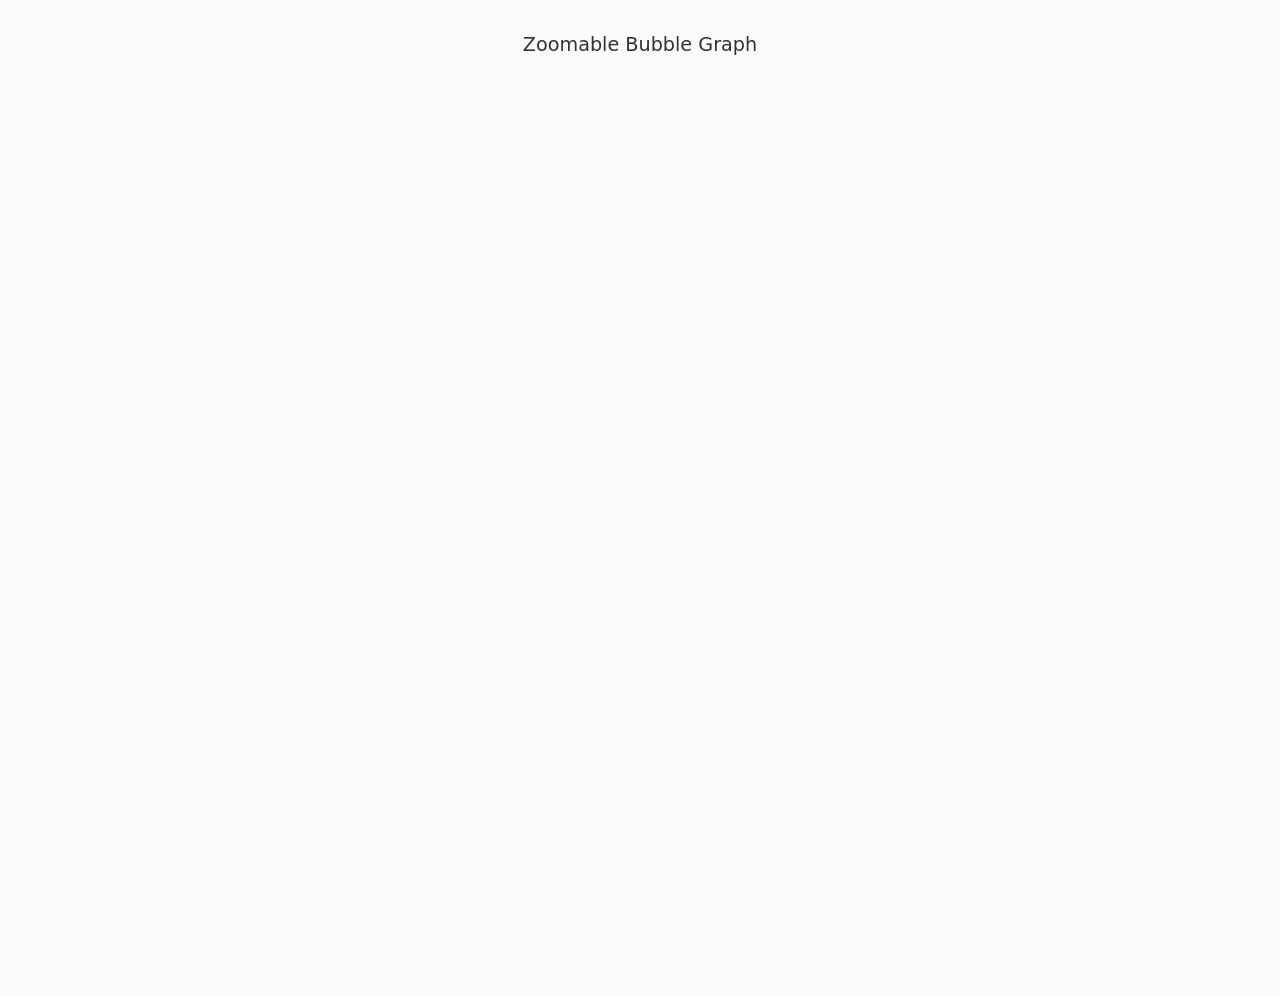
==== commit 40783bca: "First example basic frontend" ====
--- a/frontend/index.html
+++ b/frontend/index.html
@@ -1,1268 +1,16 @@
 <!DOCTYPE html>
 <html lang="en">
 <head>
-    <meta charset="UTF-8">
-    <meta name="viewport" content="width=device-width, initial-scale=1.0">
-    <title>MindsBloom - Transform Conversations into Visual Knowledge</title>
-    <link rel="preconnect" href="https://fonts.googleapis.com">
-    <link rel="preconnect" href="https://fonts.gstatic.com" crossorigin>
-    <link href="https://fonts.googleapis.com/css2?family=Inter:wght@300;400;500;600;700;800;900&display=swap" rel="stylesheet">
-    <style>
-        :root {
-            /* Color System */
-            --primary-indigo: hsl(262, 83%, 58%);
-            --primary-violet: hsl(262, 73%, 48%);
-            --secondary-cyan: hsl(189, 94%, 43%);
-            --secondary-cyan-light: hsl(189, 94%, 53%);
-
-            /* Gradients */
-            --gradient-primary: linear-gradient(135deg, var(--primary-violet), var(--primary-indigo));
-            --gradient-secondary: linear-gradient(135deg, var(--secondary-cyan), var(--secondary-cyan-light));
-            --gradient-mixed: linear-gradient(135deg, var(--primary-indigo), var(--secondary-cyan));
-            --gradient-animated: linear-gradient(135deg, #7C3AED 0%, #A78BFA 25%, #06B6D4 50%, #22D3EE 75%, #A78BFA 100%);
-
-            /* Glass Effect */
-            --glass-bg: rgba(255, 255, 255, 0.7);
-            --glass-border: rgba(124, 58, 237, 0.1);
-            --glass-blur: blur(20px);
-
-            /* Shadows */
-            --shadow-sm: 0 2px 8px rgba(0, 0, 0, 0.04);
-            --shadow-md: 0 4px 16px rgba(0, 0, 0, 0.08);
-            --shadow-lg: 0 8px 32px rgba(0, 0, 0, 0.12);
-            --shadow-glow-indigo: 0 8px 32px rgba(124, 58, 237, 0.3);
-            --shadow-glow-cyan: 0 8px 32px rgba(6, 182, 212, 0.3);
-
-            /* Spacing */
-            --spacing-unit: 8px;
-
-            /* Typography */
-            --font-sans: 'Inter', -apple-system, BlinkMacSystemFont, 'Segoe UI', sans-serif;
-
-            /* Transitions */
-            --transition-smooth: cubic-bezier(0.4, 0, 0.2, 1);
-        }
-
-        * {
-            margin: 0;
-            padding: 0;
-            box-sizing: border-box;
-        }
-
-        body {
-            font-family: var(--font-sans);
-            background: #ffffff;
-            color: hsl(220, 26%, 14%);
-            overflow-x: hidden;
-            letter-spacing: -0.01em;
-            position: relative;
-            min-height: 100vh;
-        }
-
-        /* Background Effects */
-        .bg-canvas {
-            position: fixed;
-            top: 0;
-            left: 0;
-            width: 100%;
-            height: 100%;
-            z-index: 0;
-            overflow: hidden;
-            pointer-events: none;
-        }
-
-        .bg-orb {
-            position: absolute;
-            border-radius: 50%;
-            filter: blur(80px);
-            opacity: 0.3;
-            animation: float 20s ease-in-out infinite;
-        }
-
-        .bg-orb-1 {
-            width: 600px;
-            height: 600px;
-            background: radial-gradient(circle, var(--primary-indigo) 0%, transparent 70%);
-            top: -200px;
-            right: -100px;
-            animation-delay: 0s;
-        }
-
-        .bg-orb-2 {
-            width: 700px;
-            height: 700px;
-            background: radial-gradient(circle, var(--secondary-cyan) 0%, transparent 70%);
-            bottom: -300px;
-            left: -200px;
-            animation-delay: 7s;
-        }
-
-        .bg-orb-3 {
-            width: 500px;
-            height: 500px;
-            background: radial-gradient(circle, var(--primary-violet) 0%, transparent 70%);
-            top: 50%;
-            left: 50%;
-            transform: translate(-50%, -50%);
-            animation-delay: 14s;
-        }
-
-        @keyframes float {
-            0%, 100% {
-                transform: translate(0, 0) scale(1);
-            }
-            33% {
-                transform: translate(30px, -30px) scale(1.1);
-            }
-            66% {
-                transform: translate(-30px, 30px) scale(0.9);
-            }
-        }
-
-        .bg-grid {
-            position: absolute;
-            top: 0;
-            left: 0;
-            width: 100%;
-            height: 100%;
-            background-image:
-                linear-gradient(rgba(124, 58, 237, 0.03) 1px, transparent 1px),
-                linear-gradient(90deg, rgba(124, 58, 237, 0.03) 1px, transparent 1px);
-            background-size: 50px 50px;
-            mask-image: radial-gradient(ellipse at center, black 20%, transparent 80%);
-        }
-
-        /* Noise Texture Utility */
-        .noise {
-            position: relative;
-        }
-
-        .noise::before {
-            content: '';
-            position: absolute;
-            top: 0;
-            left: 0;
-            width: 100%;
-            height: 100%;
-            opacity: 0.03;
-            background-image: url("data:image/svg+xml,%3Csvg viewBox='0 0 400 400' xmlns='http://www.w3.org/2000/svg'%3E%3Cfilter id='noiseFilter'%3E%3CfeTurbulence type='fractalNoise' baseFrequency='0.9' numOctaves='4' /%3E%3C/filter%3E%3Crect width='100%25' height='100%25' filter='url(%23noiseFilter)' /%3E%3C/svg%3E");
-            pointer-events: none;
-        }
-
-        /* Container */
-        .container {
-            position: relative;
-            z-index: 1;
-            max-width: 1280px;
-            margin: 0 auto;
-            padding: 0 32px;
-        }
-
-        /* Glassmorphic Header */
-        header {
-            position: fixed;
-            top: 0;
-            left: 0;
-            right: 0;
-            z-index: 100;
-            background: var(--glass-bg);
-            backdrop-filter: var(--glass-blur);
-            border-bottom: 1px solid var(--glass-border);
-            padding: 20px 0;
-        }
-
-        .header-content {
-            max-width: 1280px;
-            margin: 0 auto;
-            padding: 0 32px;
-            display: flex;
-            justify-content: space-between;
-            align-items: center;
-        }
-
-        .logo {
-            display: flex;
-            align-items: center;
-            gap: 12px;
-            text-decoration: none;
-        }
-
-        .logo-icon {
-            width: 40px;
-            height: 40px;
-            border-radius: 10px;
-            background: var(--gradient-mixed);
-            display: flex;
-            align-items: center;
-            justify-content: center;
-            box-shadow: var(--shadow-glow-indigo);
-        }
-
-        .logo-text {
-            font-size: 20px;
-            font-weight: 700;
-            color: hsl(220, 26%, 14%);
-            letter-spacing: -0.02em;
-        }
-
-        nav {
-            display: flex;
-            gap: 40px;
-            align-items: center;
-        }
-
-        nav a {
-            color: hsl(220, 9%, 46%);
-            text-decoration: none;
-            font-size: 15px;
-            font-weight: 500;
-            transition: color 0.3s var(--transition-smooth);
-            letter-spacing: -0.01em;
-        }
-
-        nav a:hover {
-            color: var(--primary-indigo);
-        }
-
-        .nav-cta {
-            position: relative;
-            overflow: hidden;
-            padding: 10px 24px;
-            border-radius: 10px;
-            background: var(--gradient-mixed);
-            color: white !important;
-            font-weight: 600;
-            box-shadow: var(--shadow-glow-indigo);
-            transition: transform 0.3s var(--transition-smooth), box-shadow 0.3s var(--transition-smooth);
-        }
-
-        .nav-cta::before {
-            content: '';
-            position: absolute;
-            top: 0;
-            left: -100%;
-            width: 100%;
-            height: 100%;
-            background: linear-gradient(90deg, transparent, rgba(255, 255, 255, 0.3), transparent);
-            transition: left 0.5s;
-        }
-
-        .nav-cta:hover::before {
-            left: 100%;
-        }
-
-        .nav-cta:hover {
-            transform: translateY(-2px);
-            box-shadow: 0 12px 40px rgba(124, 58, 237, 0.4);
-        }
-
-        /* Hero Section */
-        .hero {
-            padding-top: 160px;
-            padding-bottom: 120px;
-            text-align: center;
-        }
-
-        .hero-badge {
-            display: inline-flex;
-            align-items: center;
-            gap: 8px;
-            background: var(--glass-bg);
-            backdrop-filter: var(--glass-blur);
-            border: 1px solid var(--glass-border);
-            padding: 8px 20px;
-            border-radius: 24px;
-            font-size: 14px;
-            font-weight: 500;
-            color: hsl(220, 9%, 46%);
-            margin-bottom: 32px;
-            box-shadow: var(--shadow-sm);
-            animation: slide-up 0.6s var(--transition-smooth);
-        }
-
-        .pulse-dot {
-            width: 8px;
-            height: 8px;
-            border-radius: 50%;
-            background: var(--primary-indigo);
-            animation: pulse-glow 2s ease-in-out infinite;
-        }
-
-        @keyframes pulse-glow {
-            0%, 100% {
-                opacity: 1;
-                box-shadow: 0 0 0 0 rgba(124, 58, 237, 0.7);
-            }
-            50% {
-                opacity: 0.7;
-                box-shadow: 0 0 0 8px rgba(124, 58, 237, 0);
-            }
-        }
-
-        @keyframes slide-up {
-            from {
-                opacity: 0;
-                transform: translateY(20px);
-            }
-            to {
-                opacity: 1;
-                transform: translateY(0);
-            }
-        }
-
-        .hero h1 {
-            font-size: 80px;
-            font-weight: 900;
-            line-height: 1.05;
-            letter-spacing: -0.03em;
-            color: hsl(220, 26%, 14%);
-            margin-bottom: 24px;
-            animation: slide-up 0.8s var(--transition-smooth) 0.1s backwards;
-        }
-
-        .gradient-text {
-            background: var(--gradient-mixed);
-            -webkit-background-clip: text;
-            -webkit-text-fill-color: transparent;
-            background-clip: text;
-        }
-
-        .hero-description {
-            font-size: 22px;
-            line-height: 1.6;
-            color: hsl(220, 9%, 46%);
-            max-width: 700px;
-            margin: 0 auto 48px;
-            letter-spacing: -0.01em;
-            animation: slide-up 0.8s var(--transition-smooth) 0.2s backwards;
-        }
-
-        .hero-cta {
-            display: flex;
-            gap: 16px;
-            justify-content: center;
-            flex-wrap: wrap;
-            margin-bottom: 80px;
-            animation: slide-up 0.8s var(--transition-smooth) 0.3s backwards;
-        }
-
-        .btn {
-            padding: 16px 32px;
-            border-radius: 12px;
-            font-size: 16px;
-            font-weight: 600;
-            letter-spacing: -0.01em;
-            text-decoration: none;
-            border: none;
-            cursor: pointer;
-            transition: all 0.3s var(--transition-smooth);
-            position: relative;
-            overflow: hidden;
-        }
-
-        .btn-primary {
-            background: var(--gradient-mixed);
-            color: white;
-            box-shadow: var(--shadow-glow-indigo);
-        }
-
-        .btn-primary::before {
-            content: '';
-            position: absolute;
-            top: 0;
-            left: -100%;
-            width: 100%;
-            height: 100%;
-            background: linear-gradient(90deg, transparent, rgba(255, 255, 255, 0.3), transparent);
-            transition: left 0.5s;
-        }
-
-        .btn-primary:hover::before {
-            left: 100%;
-        }
-
-        .btn-primary:hover {
-            transform: translateY(-2px);
-            box-shadow: 0 12px 40px rgba(124, 58, 237, 0.4);
-        }
-
-        .btn-secondary {
-            background: var(--glass-bg);
-            backdrop-filter: var(--glass-blur);
-            color: var(--primary-indigo);
-            border: 1px solid var(--glass-border);
-        }
-
-        .btn-secondary:hover {
-            background: rgba(255, 255, 255, 0.9);
-            transform: translateY(-2px);
-            border-color: rgba(124, 58, 237, 0.2);
-        }
-
-        /* Demo Visualization */
-        .demo-container {
-            position: relative;
-            max-width: 1100px;
-            margin: 0 auto;
-            animation: slide-up 0.8s var(--transition-smooth) 0.4s backwards;
-        }
-
-        .demo-card {
-            position: relative;
-            background: var(--glass-bg);
-            backdrop-filter: var(--glass-blur);
-            border: 1px solid var(--glass-border);
-            border-radius: 24px;
-            padding: 48px;
-            box-shadow: var(--shadow-lg);
-            overflow: hidden;
-        }
-
-        .demo-visual {
-            position: relative;
-            height: 500px;
-            background: linear-gradient(135deg, rgba(124, 58, 237, 0.05) 0%, rgba(6, 182, 212, 0.05) 100%);
-            border-radius: 16px;
-            overflow: hidden;
-            display: flex;
-            align-items: center;
-            justify-content: center;
-        }
-
-        .graph-node {
-            position: absolute;
-            padding: 16px 24px;
-            border-radius: 12px;
-            background: var(--glass-bg);
-            backdrop-filter: var(--glass-blur);
-            border: 1px solid var(--glass-border);
-            font-weight: 600;
-            font-size: 14px;
-            letter-spacing: -0.01em;
-            box-shadow: var(--shadow-md);
-            animation: float-node 4s ease-in-out infinite;
-            transition: all 0.3s var(--transition-smooth);
-        }
-
-        .graph-node:hover {
-            transform: scale(1.05);
-            box-shadow: var(--shadow-glow-indigo);
-        }
-
-        @keyframes float-node {
-            0%, 100% { transform: translateY(0); }
-            50% { transform: translateY(-15px); }
-        }
-
-        .graph-node:nth-child(1) {
-            top: 15%;
-            left: 15%;
-            animation-delay: 0s;
-            color: var(--primary-indigo);
-        }
-
-        .graph-node:nth-child(2) {
-            top: 25%;
-            right: 20%;
-            animation-delay: 0.5s;
-            color: var(--secondary-cyan);
-        }
-
-        .graph-node:nth-child(3) {
-            bottom: 30%;
-            left: 25%;
-            animation-delay: 1s;
-            color: var(--primary-violet);
-        }
-
-        .graph-node:nth-child(4) {
-            bottom: 20%;
-            right: 15%;
-            animation-delay: 1.5s;
-            color: var(--primary-indigo);
-        }
-
-        .graph-node:nth-child(5) {
-            top: 45%;
-            left: 45%;
-            animation-delay: 2s;
-            color: var(--secondary-cyan);
-        }
-
-        .live-indicator {
-            position: absolute;
-            top: 24px;
-            right: 24px;
-            display: flex;
-            align-items: center;
-            gap: 8px;
-            padding: 8px 16px;
-            background: var(--glass-bg);
-            backdrop-filter: var(--glass-blur);
-            border: 1px solid var(--glass-border);
-            border-radius: 20px;
-            font-size: 13px;
-            font-weight: 600;
-            color: var(--primary-indigo);
-        }
-
-        /* Stats Cards */
-        .stats-grid {
-            display: grid;
-            grid-template-columns: repeat(3, 1fr);
-            gap: 24px;
-            margin-top: -60px;
-            position: relative;
-            z-index: 10;
-        }
-
-        .stat-card {
-            background: var(--glass-bg);
-            backdrop-filter: var(--glass-blur);
-            border: 1px solid var(--glass-border);
-            border-radius: 16px;
-            padding: 32px 24px;
-            text-align: center;
-            box-shadow: var(--shadow-md);
-            transition: all 0.3s var(--transition-smooth);
-        }
-
-        .stat-card:hover {
-            transform: translateY(-4px);
-            box-shadow: var(--shadow-lg);
-        }
-
-        .stat-icon {
-            margin-bottom: 16px;
-        }
-
-        .stat-label {
-            font-size: 15px;
-            font-weight: 600;
-            color: hsl(220, 26%, 14%);
-            letter-spacing: -0.01em;
-        }
-
-        /* Features Section - Bento Grid */
-        .section {
-            padding: 120px 0;
-        }
-
-        .section-header {
-            text-align: center;
-            margin-bottom: 80px;
-        }
-
-        .section-title {
-            font-size: 56px;
-            font-weight: 900;
-            letter-spacing: -0.03em;
-            color: hsl(220, 26%, 14%);
-            margin-bottom: 16px;
-        }
-
-        .section-description {
-            font-size: 20px;
-            color: hsl(220, 9%, 46%);
-            letter-spacing: -0.01em;
-        }
-
-        .bento-grid {
-            display: grid;
-            grid-template-columns: repeat(3, 1fr);
-            gap: 24px;
-        }
-
-        .bento-card {
-            position: relative;
-            background: var(--glass-bg);
-            backdrop-filter: var(--glass-blur);
-            border: 1px solid var(--glass-border);
-            border-radius: 24px;
-            padding: 48px 40px;
-            box-shadow: var(--shadow-md);
-            transition: all 0.3s var(--transition-smooth);
-            overflow: hidden;
-        }
-
-        .bento-card:first-child {
-            grid-column: span 2;
-        }
-
-        .bento-card:hover {
-            transform: translateY(-8px);
-            box-shadow: var(--shadow-lg);
-            border-color: rgba(124, 58, 237, 0.2);
-        }
-
-        .bento-icon {
-            margin-bottom: 24px;
-        }
-
-        .bento-title {
-            font-size: 24px;
-            font-weight: 700;
-            letter-spacing: -0.02em;
-            color: hsl(220, 26%, 14%);
-            margin-bottom: 12px;
-        }
-
-        .bento-description {
-            font-size: 16px;
-            line-height: 1.6;
-            color: hsl(220, 9%, 46%);
-            letter-spacing: -0.01em;
-        }
-
-        .decoration-blob {
-            position: absolute;
-            width: 200px;
-            height: 200px;
-            border-radius: 50%;
-            background: var(--gradient-mixed);
-            opacity: 0.05;
-            filter: blur(40px);
-            bottom: -50px;
-            right: -50px;
-            pointer-events: none;
-        }
-
-        /* How It Works - Timeline */
-        .timeline {
-            position: relative;
-            display: grid;
-            grid-template-columns: repeat(3, 1fr);
-            gap: 40px;
-        }
-
-        .timeline::before {
-            content: '';
-            position: absolute;
-            top: 80px;
-            left: 16.66%;
-            right: 16.66%;
-            height: 2px;
-            background: linear-gradient(90deg, var(--primary-indigo), var(--secondary-cyan));
-            z-index: 0;
-        }
-
-        .timeline-item {
-            position: relative;
-            z-index: 1;
-        }
-
-        .timeline-card {
-            background: var(--glass-bg);
-            backdrop-filter: var(--glass-blur);
-            border: 1px solid var(--glass-border);
-            border-radius: 24px;
-            padding: 48px 32px;
-            box-shadow: var(--shadow-md);
-            transition: all 0.3s var(--transition-smooth);
-            text-align: center;
-        }
-
-        .timeline-card:hover {
-            transform: translateY(-8px);
-            box-shadow: var(--shadow-lg);
-        }
-
-        .timeline-number {
-            width: 72px;
-            height: 72px;
-            border-radius: 50%;
-            background: var(--gradient-mixed);
-            color: white;
-            display: flex;
-            align-items: center;
-            justify-content: center;
-            font-size: 32px;
-            font-weight: 800;
-            margin: 0 auto 32px;
-            box-shadow: var(--shadow-glow-indigo);
-        }
-
-        .timeline-icon {
-            margin-bottom: 24px;
-        }
-
-        .timeline-title {
-            font-size: 22px;
-            font-weight: 700;
-            letter-spacing: -0.02em;
-            color: hsl(220, 26%, 14%);
-            margin-bottom: 12px;
-        }
-
-        .timeline-description {
-            font-size: 15px;
-            line-height: 1.6;
-            color: hsl(220, 9%, 46%);
-            letter-spacing: -0.01em;
-        }
-
-        /* Use Cases */
-        .use-cases-grid {
-            display: grid;
-            grid-template-columns: repeat(2, 1fr);
-            gap: 24px;
-        }
-
-        .use-case-card {
-            display: flex;
-            gap: 24px;
-            background: var(--glass-bg);
-            backdrop-filter: var(--glass-blur);
-            border: 1px solid var(--glass-border);
-            border-radius: 20px;
-            padding: 32px;
-            box-shadow: var(--shadow-md);
-            transition: all 0.3s var(--transition-smooth);
-        }
-
-        .use-case-card:hover {
-            transform: translateY(-4px);
-            box-shadow: var(--shadow-lg);
-            border-color: rgba(124, 58, 237, 0.2);
-        }
-
-        .use-case-icon-wrapper {
-            flex-shrink: 0;
-        }
-
-        .use-case-content h3 {
-            font-size: 20px;
-            font-weight: 700;
-            letter-spacing: -0.02em;
-            color: hsl(220, 26%, 14%);
-            margin-bottom: 8px;
-        }
-
-        .use-case-content p {
-            font-size: 15px;
-            line-height: 1.6;
-            color: hsl(220, 9%, 46%);
-            letter-spacing: -0.01em;
-        }
-
-        /* Footer */
-        footer {
-            padding: 80px 0 40px;
-            border-top: 1px solid var(--glass-border);
-        }
-
-        .footer-content {
-            text-align: center;
-        }
-
-        .footer-tagline {
-            font-size: 16px;
-            font-weight: 600;
-            color: hsl(220, 9%, 46%);
-            margin-bottom: 24px;
-            letter-spacing: -0.01em;
-        }
-
-        .social-links {
-            display: flex;
-            gap: 16px;
-            justify-content: center;
-            margin-bottom: 32px;
-        }
-
-        .social-link {
-            width: 48px;
-            height: 48px;
-            border-radius: 12px;
-            background: var(--glass-bg);
-            backdrop-filter: var(--glass-blur);
-            border: 1px solid var(--glass-border);
-            display: flex;
-            align-items: center;
-            justify-content: center;
-            transition: all 0.3s var(--transition-smooth);
-            text-decoration: none;
-        }
-
-        .social-link:hover {
-            transform: translateY(-4px);
-            border-color: rgba(124, 58, 237, 0.3);
-            box-shadow: var(--shadow-glow-indigo);
-        }
-
-        .footer-copyright {
-            font-size: 14px;
-            color: hsl(220, 9%, 46%);
-        }
-
-        /* Responsive */
-        @media (max-width: 1024px) {
-            .hero h1 {
-                font-size: 64px;
-            }
-
-            .bento-grid {
-                grid-template-columns: 1fr;
-            }
-
-            .bento-card:first-child {
-                grid-column: span 1;
-            }
-
-            .timeline {
-                grid-template-columns: 1fr;
-            }
-
-            .timeline::before {
-                display: none;
-            }
-
-            .use-cases-grid {
-                grid-template-columns: 1fr;
-            }
-
-            .stats-grid {
-                grid-template-columns: 1fr;
-                margin-top: 40px;
-            }
-        }
-
-        @media (max-width: 768px) {
-            nav {
-                display: none;
-            }
-
-            .hero h1 {
-                font-size: 48px;
-            }
-
-            .hero-description {
-                font-size: 18px;
-            }
-
-            .demo-card {
-                padding: 24px;
-            }
-
-            .graph-node {
-                font-size: 12px;
-                padding: 12px 16px;
-            }
-        }
-    </style>
+  <meta charset="UTF-8" />
+  <meta name="viewport" content="width=device-width, initial-scale=1.0" />
+  <title>Zoomable Bubble Graph</title>
+  <link rel="stylesheet" href="style.css" />
+  <script src="https://d3js.org/d3.v7.min.js"></script>
 </head>
 <body>
-    <!-- SVG Definitions for Custom Gradient Icons -->
-    <svg width="0" height="0" style="position: absolute;">
-        <defs>
-            <linearGradient id="iconGradient" x1="0%" y1="0%" x2="100%" y2="100%">
-                <stop offset="0%" style="stop-color:#7C3AED;stop-opacity:1" />
-                <stop offset="100%" style="stop-color:#06B6D4;stop-opacity:1" />
-            </linearGradient>
-        </defs>
-    </svg>
+  <h1>Zoomable Bubble Graph</h1>
+  <div id="chart"></div>
 
-    <!-- Background Canvas -->
-    <div class="bg-canvas">
-        <div class="bg-orb bg-orb-1"></div>
-        <div class="bg-orb bg-orb-2"></div>
-        <div class="bg-orb bg-orb-3"></div>
-        <div class="bg-grid"></div>
-    </div>
-
-    <!-- Fixed Header -->
-    <header>
-        <div class="header-content">
-            <a href="#" class="logo">
-                <div class="logo-icon">
-                    <svg width="24" height="24" viewBox="0 0 24 24" fill="none">
-                        <path d="M12 2C6.48 2 2 6.48 2 12s4.48 10 10 10 10-4.48 10-10S17.52 2 12 2zm0 3c1.66 0 3 1.34 3 3s-1.34 3-3 3-3-1.34-3-3 1.34-3 3-3zm0 14.2c-2.5 0-4.71-1.28-6-3.22.03-1.99 4-3.08 6-3.08 1.99 0 5.97 1.09 6 3.08-1.29 1.94-3.5 3.22-6 3.22z" fill="white"/>
-                    </svg>
-                </div>
-                <span class="logo-text">MindsBloom</span>
-            </a>
-            <nav>
-                <a href="#features">Features</a>
-                <a href="#how-it-works">How It Works</a>
-                <a href="#use-cases">Use Cases</a>
-                <a href="#" class="nav-cta">Get Started</a>
-            </nav>
-        </div>
-    </header>
-
-    <!-- Hero Section -->
-    <section class="hero">
-        <div class="container">
-            <div class="hero-badge">
-                <span class="pulse-dot"></span>
-                <span>Introducing MindsBloom - Real-time AI visualization</span>
-            </div>
-
-            <h1>
-                Transform Conversations<br>
-                into <span class="gradient-text">Visual Knowledge</span>
-            </h1>
-
-            <p class="hero-description">
-                Speak naturally, watch ideas connect. AI-powered knowledge graphs that grow in real-time as you brainstorm, revealing insights you never knew existed.
-            </p>
-
-            <div class="hero-cta">
-                <button class="btn btn-primary">Start Brainstorming</button>
-                <button class="btn btn-secondary">Watch Demo</button>
-            </div>
-
-            <!-- Demo Visualization -->
-            <div class="demo-container">
-                <div class="demo-card noise">
-                    <div class="live-indicator">
-                        <span class="pulse-dot"></span>
-                        <span>Live</span>
-                    </div>
-                    <div class="demo-visual">
-                        <div class="graph-node">Innovation</div>
-                        <div class="graph-node">AI Strategy</div>
-                        <div class="graph-node">Collaboration</div>
-                        <div class="graph-node">Future Vision</div>
-                        <div class="graph-node">Impact</div>
-                        <svg style="position:absolute;width:100%;height:100%;pointer-events:none;opacity:0.2;">
-                            <line x1="20%" y1="20%" x2="50%" y2="50%" stroke="url(#iconGradient)" stroke-width="2"/>
-                            <line x1="50%" y1="50%" x2="80%" y2="30%" stroke="url(#iconGradient)" stroke-width="2"/>
-                            <line x1="20%" y1="20%" x2="30%" y2="70%" stroke="url(#iconGradient)" stroke-width="2"/>
-                            <line x1="50%" y1="50%" x2="80%" y2="75%" stroke="url(#iconGradient)" stroke-width="2"/>
-                        </svg>
-                    </div>
-                </div>
-
-                <!-- Stats Cards -->
-                <div class="stats-grid">
-                    <div class="stat-card">
-                        <div class="stat-icon">
-                            <svg width="48" height="48" viewBox="0 0 48 48" fill="none">
-                                <circle cx="24" cy="24" r="20" fill="url(#iconGradient)" opacity="0.1"/>
-                                <path d="M24 12v24M12 24h24" stroke="url(#iconGradient)" stroke-width="3" stroke-linecap="round"/>
-                            </svg>
-                        </div>
-                        <div class="stat-label">Natural Speech</div>
-                    </div>
-                    <div class="stat-card">
-                        <div class="stat-icon">
-                            <svg width="48" height="48" viewBox="0 0 48 48" fill="none">
-                                <circle cx="24" cy="16" r="6" fill="url(#iconGradient)" opacity="0.2"/>
-                                <circle cx="12" cy="32" r="6" fill="url(#iconGradient)" opacity="0.2"/>
-                                <circle cx="36" cy="32" r="6" fill="url(#iconGradient)" opacity="0.2"/>
-                                <path d="M24 22L12 26M24 22L36 26" stroke="url(#iconGradient)" stroke-width="2"/>
-                            </svg>
-                        </div>
-                        <div class="stat-label">AI-Powered</div>
-                    </div>
-                    <div class="stat-card">
-                        <div class="stat-icon">
-                            <svg width="48" height="48" viewBox="0 0 48 48" fill="none">
-                                <path d="M24 8L28 20L40 24L28 28L24 40L20 28L8 24L20 20L24 8Z" fill="url(#iconGradient)" opacity="0.2"/>
-                                <path d="M24 8L28 20L40 24L28 28L24 40L20 28L8 24L20 20L24 8Z" stroke="url(#iconGradient)" stroke-width="2" stroke-linejoin="round"/>
-                            </svg>
-                        </div>
-                        <div class="stat-label">Real-Time</div>
-                    </div>
-                </div>
-            </div>
-        </div>
-    </section>
-
-    <!-- Features Section -->
-    <section class="section" id="features">
-        <div class="container">
-            <div class="section-header">
-                <h2 class="section-title">Everything you need</h2>
-                <p class="section-description">Powerful features to transform your brainstorming sessions</p>
-            </div>
-
-            <div class="bento-grid">
-                <div class="bento-card noise">
-                    <div class="bento-icon">
-                        <svg width="64" height="64" viewBox="0 0 64 64" fill="none">
-                            <rect x="8" y="24" width="48" height="32" rx="8" fill="url(#iconGradient)" opacity="0.1"/>
-                            <circle cx="32" cy="40" r="12" fill="url(#iconGradient)" opacity="0.2"/>
-                            <path d="M32 32v16M24 40h16" stroke="url(#iconGradient)" stroke-width="3" stroke-linecap="round"/>
-                            <path d="M20 24L32 12L44 24" stroke="url(#iconGradient)" stroke-width="3" stroke-linecap="round" stroke-linejoin="round"/>
-                        </svg>
-                    </div>
-                    <h3 class="bento-title">Speech-to-Text Excellence</h3>
-                    <p class="bento-description">Capture every word with state-of-the-art speech recognition. No typing, no distractions—just natural conversation that flows seamlessly into your knowledge graph.</p>
-                    <div class="decoration-blob"></div>
-                </div>
-
-                <div class="bento-card noise">
-                    <div class="bento-icon">
-                        <svg width="64" height="64" viewBox="0 0 64 64" fill="none">
-                            <circle cx="32" cy="20" r="8" fill="url(#iconGradient)" opacity="0.2"/>
-                            <circle cx="16" cy="44" r="6" fill="url(#iconGradient)" opacity="0.2"/>
-                            <circle cx="48" cy="44" r="6" fill="url(#iconGradient)" opacity="0.2"/>
-                            <circle cx="32" cy="44" r="6" fill="url(#iconGradient)" opacity="0.2"/>
-                            <path d="M32 28L16 38M32 28L48 38M32 28L32 38" stroke="url(#iconGradient)" stroke-width="2.5" stroke-linecap="round"/>
-                        </svg>
-                    </div>
-                    <h3 class="bento-title">AI-Powered Graphs</h3>
-                    <p class="bento-description">Watch your ideas transform into intelligent, interconnected knowledge graphs in real-time.</p>
-                    <div class="decoration-blob"></div>
-                </div>
-
-                <div class="bento-card noise">
-                    <div class="bento-icon">
-                        <svg width="64" height="64" viewBox="0 0 64 64" fill="none">
-                            <circle cx="32" cy="16" r="6" fill="url(#iconGradient)" opacity="0.2"/>
-                            <circle cx="16" cy="32" r="6" fill="url(#iconGradient)" opacity="0.2"/>
-                            <circle cx="48" cy="32" r="6" fill="url(#iconGradient)" opacity="0.2"/>
-                            <circle cx="32" cy="48" r="6" fill="url(#iconGradient)" opacity="0.2"/>
-                            <path d="M28 20L20 28M36 20L44 28M20 36L28 44M44 36L36 44" stroke="url(#iconGradient)" stroke-width="2.5" stroke-linecap="round"/>
-                        </svg>
-                    </div>
-                    <h3 class="bento-title">Live Updates</h3>
-                    <p class="bento-description">See connections emerge as your discussion evolves, with smooth updates every 5-10 seconds.</p>
-                    <div class="decoration-blob"></div>
-                </div>
-
-                <div class="bento-card noise">
-                    <div class="bento-icon">
-                        <svg width="64" height="64" viewBox="0 0 64 64" fill="none">
-                            <path d="M8 16h48M8 32h48M8 48h48" stroke="url(#iconGradient)" stroke-width="3" stroke-linecap="round" opacity="0.3"/>
-                            <rect x="12" y="12" width="40" height="8" rx="4" fill="url(#iconGradient)" opacity="0.2"/>
-                            <rect x="12" y="28" width="30" height="8" rx="4" fill="url(#iconGradient)" opacity="0.2"/>
-                            <rect x="12" y="44" width="35" height="8" rx="4" fill="url(#iconGradient)" opacity="0.2"/>
-                        </svg>
-                    </div>
-                    <h3 class="bento-title">Smart Transcription</h3>
-                    <p class="bento-description">Full conversation history with intelligent context understanding.</p>
-                    <div class="decoration-blob"></div>
-                </div>
-
-                <div class="bento-card noise">
-                    <div class="bento-icon">
-                        <svg width="64" height="64" viewBox="0 0 64 64" fill="none">
-                            <rect x="8" y="8" width="48" height="48" rx="8" fill="url(#iconGradient)" opacity="0.1"/>
-                            <path d="M24 32L28 36L40 24" stroke="url(#iconGradient)" stroke-width="3" stroke-linecap="round" stroke-linejoin="round"/>
-                            <circle cx="44" cy="20" r="8" fill="url(#iconGradient)" opacity="0.2"/>
-                        </svg>
-                    </div>
-                    <h3 class="bento-title">Export & Share</h3>
-                    <p class="bento-description">Export your knowledge graphs and transcripts for future reference.</p>
-                    <div class="decoration-blob"></div>
-                </div>
-            </div>
-        </div>
-    </section>
-
-    <!-- How It Works -->
-    <section class="section" id="how-it-works">
-        <div class="container">
-            <div class="section-header">
-                <h2 class="section-title">How it works</h2>
-                <p class="section-description">Three simple steps to visualize your ideas</p>
-            </div>
-
-            <div class="timeline">
-                <div class="timeline-item">
-                    <div class="timeline-card noise">
-                        <div class="timeline-number">1</div>
-                        <div class="timeline-icon">
-                            <svg width="80" height="80" viewBox="0 0 80 80" fill="none">
-                                <path d="M25 35c0-5.523 4.477-10 10-10h10c5.523 0 10 4.477 10 10v10c0 5.523-4.477 10-10 10H35c-5.523 0-10-4.477-10-10V35z" fill="url(#iconGradient)" opacity="0.2"/>
-                                <path d="M40 25V20M40 60V55M25 40H20M60 40H55" stroke="url(#iconGradient)" stroke-width="3" stroke-linecap="round"/>
-                            </svg>
-                        </div>
-                        <h3 class="timeline-title">Speak Naturally</h3>
-                        <p class="timeline-description">Start your brainstorming session and speak as you normally would. No special setup required.</p>
-                    </div>
-                </div>
-
-                <div class="timeline-item">
-                    <div class="timeline-card noise">
-                        <div class="timeline-number">2</div>
-                        <div class="timeline-icon">
-                            <svg width="80" height="80" viewBox="0 0 80 80" fill="none">
-                                <circle cx="40" cy="25" r="8" fill="url(#iconGradient)" opacity="0.2"/>
-                                <circle cx="25" cy="45" r="6" fill="url(#iconGradient)" opacity="0.2"/>
-                                <circle cx="55" cy="45" r="6" fill="url(#iconGradient)" opacity="0.2"/>
-                                <circle cx="40" cy="55" r="6" fill="url(#iconGradient)" opacity="0.2"/>
-                                <path d="M40 33L25 39M40 33L55 39M25 45L40 49M55 45L40 49" stroke="url(#iconGradient)" stroke-width="2.5" stroke-linecap="round"/>
-                                <circle cx="40" cy="40" r="25" stroke="url(#iconGradient)" stroke-width="2" opacity="0.3" stroke-dasharray="4 4"/>
-                            </svg>
-                        </div>
-                        <h3 class="timeline-title">AI Processes</h3>
-                        <p class="timeline-description">Our AI listens, transcribes, and intelligently structures your ideas into meaningful concepts and relationships.</p>
-                    </div>
-                </div>
-
-                <div class="timeline-item">
-                    <div class="timeline-card noise">
-                        <div class="timeline-number">3</div>
-                        <div class="timeline-icon">
-                            <svg width="80" height="80" viewBox="0 0 80 80" fill="none">
-                                <circle cx="40" cy="20" r="6" fill="url(#iconGradient)" opacity="0.3"/>
-                                <circle cx="20" cy="40" r="6" fill="url(#iconGradient)" opacity="0.3"/>
-                                <circle cx="60" cy="40" r="6" fill="url(#iconGradient)" opacity="0.3"/>
-                                <circle cx="30" cy="60" r="6" fill="url(#iconGradient)" opacity="0.3"/>
-                                <circle cx="50" cy="60" r="6" fill="url(#iconGradient)" opacity="0.3"/>
-                                <path d="M37 24L24 36M43 24L56 36M24 44L27 56M56 44L53 56M33 63H47" stroke="url(#iconGradient)" stroke-width="2" stroke-linecap="round"/>
-                            </svg>
-                        </div>
-                        <h3 class="timeline-title">Watch It Grow</h3>
-                        <p class="timeline-description">See your knowledge graph evolve live, revealing connections and insights you might have missed.</p>
-                    </div>
-                </div>
-            </div>
-        </div>
-    </section>
-
-    <!-- Use Cases -->
-    <section class="section" id="use-cases">
-        <div class="container">
-            <div class="section-header">
-                <h2 class="section-title">Built for every team</h2>
-                <p class="section-description">From startups to enterprises, MindsBloom adapts to your workflow</p>
-            </div>
-
-            <div class="use-cases-grid">
-                <div class="use-case-card noise">
-                    <div class="use-case-icon-wrapper">
-                        <svg width="56" height="56" viewBox="0 0 56 56" fill="none">
-                            <circle cx="28" cy="18" r="6" fill="url(#iconGradient)" opacity="0.2"/>
-                            <circle cx="16" cy="38" r="5" fill="url(#iconGradient)" opacity="0.2"/>
-                            <circle cx="40" cy="38" r="5" fill="url(#iconGradient)" opacity="0.2"/>
-                            <path d="M28 24L16 33M28 24L40 33" stroke="url(#iconGradient)" stroke-width="2.5" stroke-linecap="round"/>
-                        </svg>
-                    </div>
-                    <div class="use-case-content">
-                        <h3>Team Brainstorming</h3>
-                        <p>Capture every idea in fast-paced team sessions. Perfect for sprint planning and ideation.</p>
-                    </div>
-                </div>
-
-                <div class="use-case-card noise">
-                    <div class="use-case-icon-wrapper">
-                        <svg width="56" height="56" viewBox="0 0 56 56" fill="none">
-                            <rect x="8" y="16" width="40" height="28" rx="4" fill="url(#iconGradient)" opacity="0.1"/>
-                            <path d="M14 22H38M14 28H38M14 34H28" stroke="url(#iconGradient)" stroke-width="2.5" stroke-linecap="round"/>
-                            <circle cx="42" cy="38" r="8" fill="url(#iconGradient)" opacity="0.2"/>
-                        </svg>
-                    </div>
-                    <div class="use-case-content">
-                        <h3>Meeting Facilitation</h3>
-                        <p>Keep meetings focused and actionable with visual structure and real-time insights.</p>
-                    </div>
-                </div>
-
-                <div class="use-case-card noise">
-                    <div class="use-case-icon-wrapper">
-                        <svg width="56" height="56" viewBox="0 0 56 56" fill="none">
-                            <rect x="12" y="8" width="32" height="40" rx="4" fill="url(#iconGradient)" opacity="0.1"/>
-                            <path d="M20 18H36M20 26H36M20 34H30" stroke="url(#iconGradient)" stroke-width="2.5" stroke-linecap="round"/>
-                            <circle cx="42" cy="42" r="8" stroke="url(#iconGradient)" stroke-width="2.5"/>
-                        </svg>
-                    </div>
-                    <div class="use-case-content">
-                        <h3>Research Discussions</h3>
-                        <p>Map complex research topics and discover hidden connections between concepts.</p>
-                    </div>
-                </div>
-
-                <div class="use-case-card noise">
-                    <div class="use-case-icon-wrapper">
-                        <svg width="56" height="56" viewBox="0 0 56 56" fill="none">
-                            <path d="M28 8L32 20L44 24L32 28L28 40L24 28L12 24L24 20L28 8Z" fill="url(#iconGradient)" opacity="0.2"/>
-                            <path d="M28 8L32 20L44 24L32 28L28 40L24 28L12 24L24 20L28 8Z" stroke="url(#iconGradient)" stroke-width="2" stroke-linejoin="round"/>
-                            <circle cx="40" cy="40" r="6" fill="url(#iconGradient)" opacity="0.2"/>
-                        </svg>
-                    </div>
-                    <div class="use-case-content">
-                        <h3>Creative Workshops</h3>
-                        <p>Unleash creativity with visual thinking tools that spark new ideas and connections.</p>
-                    </div>
-                </div>
-            </div>
-        </div>
-    </section>
-
-    <!-- CTA Section -->
-    <section class="section">
-        <div class="container" style="text-align: center;">
-            <h2 class="section-title" style="margin-bottom: 24px;">Ready to transform your brainstorming?</h2>
-            <p class="section-description" style="margin-bottom: 48px; max-width: 600px; margin-left: auto; margin-right: auto;">
-                Join teams already visualizing their best ideas with MindsBloom
-            </p>
-            <div style="display: flex; gap: 16px; justify-content: center; flex-wrap: wrap;">
-                <button class="btn btn-primary">Start Brainstorming</button>
-                <button class="btn btn-secondary">Watch Demo</button>
-            </div>
-        </div>
-    </section>
-
-    <!-- Footer -->
-    <footer>
-        <div class="container">
-            <div class="footer-content">
-                <p class="footer-tagline">Built for thinkers, by thinkers</p>
-                <div class="social-links">
-                    <a href="#" class="social-link">
-                        <svg width="20" height="20" viewBox="0 0 24 24" fill="none">
-                            <path d="M23 3a10.9 10.9 0 01-3.14 1.53 4.48 4.48 0 00-7.86 3v1A10.66 10.66 0 013 4s-4 9 5 13a11.64 11.64 0 01-7 2c9 5 20 0 20-11.5a4.5 4.5 0 00-.08-.83A7.72 7.72 0 0023 3z" stroke="url(#iconGradient)" stroke-width="2" stroke-linecap="round" stroke-linejoin="round"/>
-                        </svg>
-                    </a>
-                    <a href="#" class="social-link">
-                        <svg width="20" height="20" viewBox="0 0 24 24" fill="none">
-                            <path d="M16 8a6 6 0 016 6v7h-4v-7a2 2 0 00-2-2 2 2 0 00-2 2v7h-4v-7a6 6 0 016-6zM2 9h4v12H2z" stroke="url(#iconGradient)" stroke-width="2" stroke-linecap="round" stroke-linejoin="round"/>
-                            <circle cx="4" cy="4" r="2" stroke="url(#iconGradient)" stroke-width="2" stroke-linecap="round" stroke-linejoin="round"/>
-                        </svg>
-                    </a>
-                    <a href="#" class="social-link">
-                        <svg width="20" height="20" viewBox="0 0 24 24" fill="none">
-                            <path d="M9 19c-5 1.5-5-2.5-7-3m14 6v-3.87a3.37 3.37 0 00-.94-2.61c3.14-.35 6.44-1.54 6.44-7A5.44 5.44 0 0020 4.77 5.07 5.07 0 0019.91 1S18.73.65 16 2.48a13.38 13.38 0 00-7 0C6.27.65 5.09 1 5.09 1A5.07 5.07 0 005 4.77a5.44 5.44 0 00-1.5 3.78c0 5.42 3.3 6.61 6.44 7A3.37 3.37 0 009 18.13V22" stroke="url(#iconGradient)" stroke-width="2" stroke-linecap="round" stroke-linejoin="round"/>
-                        </svg>
-                    </a>
-                </div>
-                <p class="footer-copyright">MindsBloom © 2024. All rights reserved.</p>
-            </div>
-        </div>
-    </footer>
-
-    <script>
-        // Smooth scroll
-        document.querySelectorAll('a[href^="#"]').forEach(anchor => {
-            anchor.addEventListener('click', function (e) {
-                e.preventDefault();
-                const target = document.querySelector(this.getAttribute('href'));
-                if (target) {
-                    target.scrollIntoView({
-                        behavior: 'smooth',
-                        block: 'start'
-                    });
-                }
-            });
-        });
-
-        // Scroll animations
-        const observerOptions = {
-            threshold: 0.1,
-            rootMargin: '0px 0px -100px 0px'
-        };
-
-        const observer = new IntersectionObserver((entries) => {
-            entries.forEach(entry => {
-                if (entry.isIntersecting) {
-                    entry.target.style.opacity = '1';
-                    entry.target.style.transform = 'translateY(0)';
-                }
-            });
-        }, observerOptions);
-
-        // Observe animated elements
-        document.querySelectorAll('.bento-card, .timeline-card, .use-case-card, .stat-card').forEach(el => {
-            el.style.opacity = '0';
-            el.style.transform = 'translateY(30px)';
-            el.style.transition = 'all 0.8s cubic-bezier(0.4, 0, 0.2, 1)';
-            observer.observe(el);
-        });
-    </script>
+  <script type="module" src="script.js"></script>
 </body>
-</html>
+</html>
--- a/frontend/style.css
+++ b/frontend/style.css
@@ -0,0 +1,23 @@
+body {
+  font-family: system-ui, sans-serif;
+  display: flex;
+  flex-direction: column;
+  align-items: center;
+  background: #fafafa;
+  margin: 0;
+  padding: 20px;
+}
+
+h1 {
+  font-size: 1.2rem;
+  font-weight: 500;
+  margin-bottom: 20px;
+  color: #333;
+}
+
+#chart {
+  width: 90vw;
+  max-width: 900px;
+  height: 90vw;
+  max-height: 900px;
+}
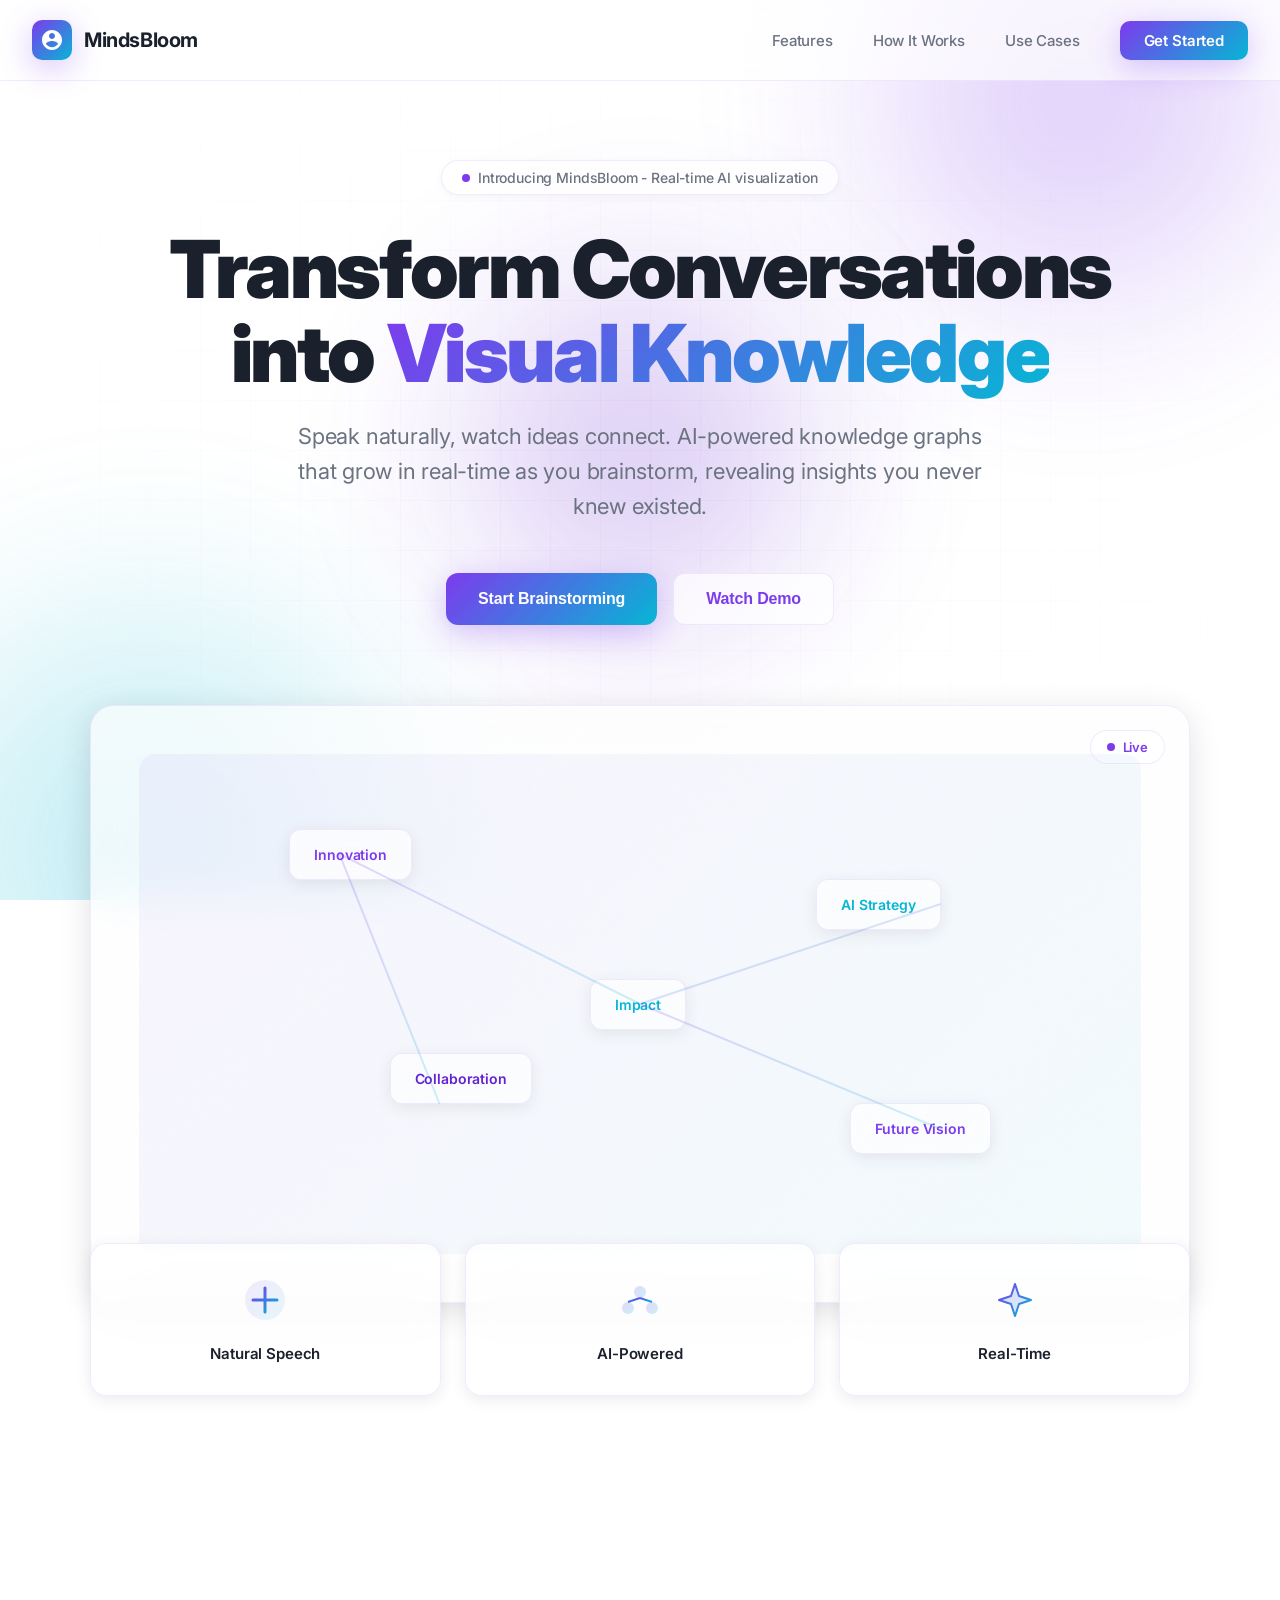
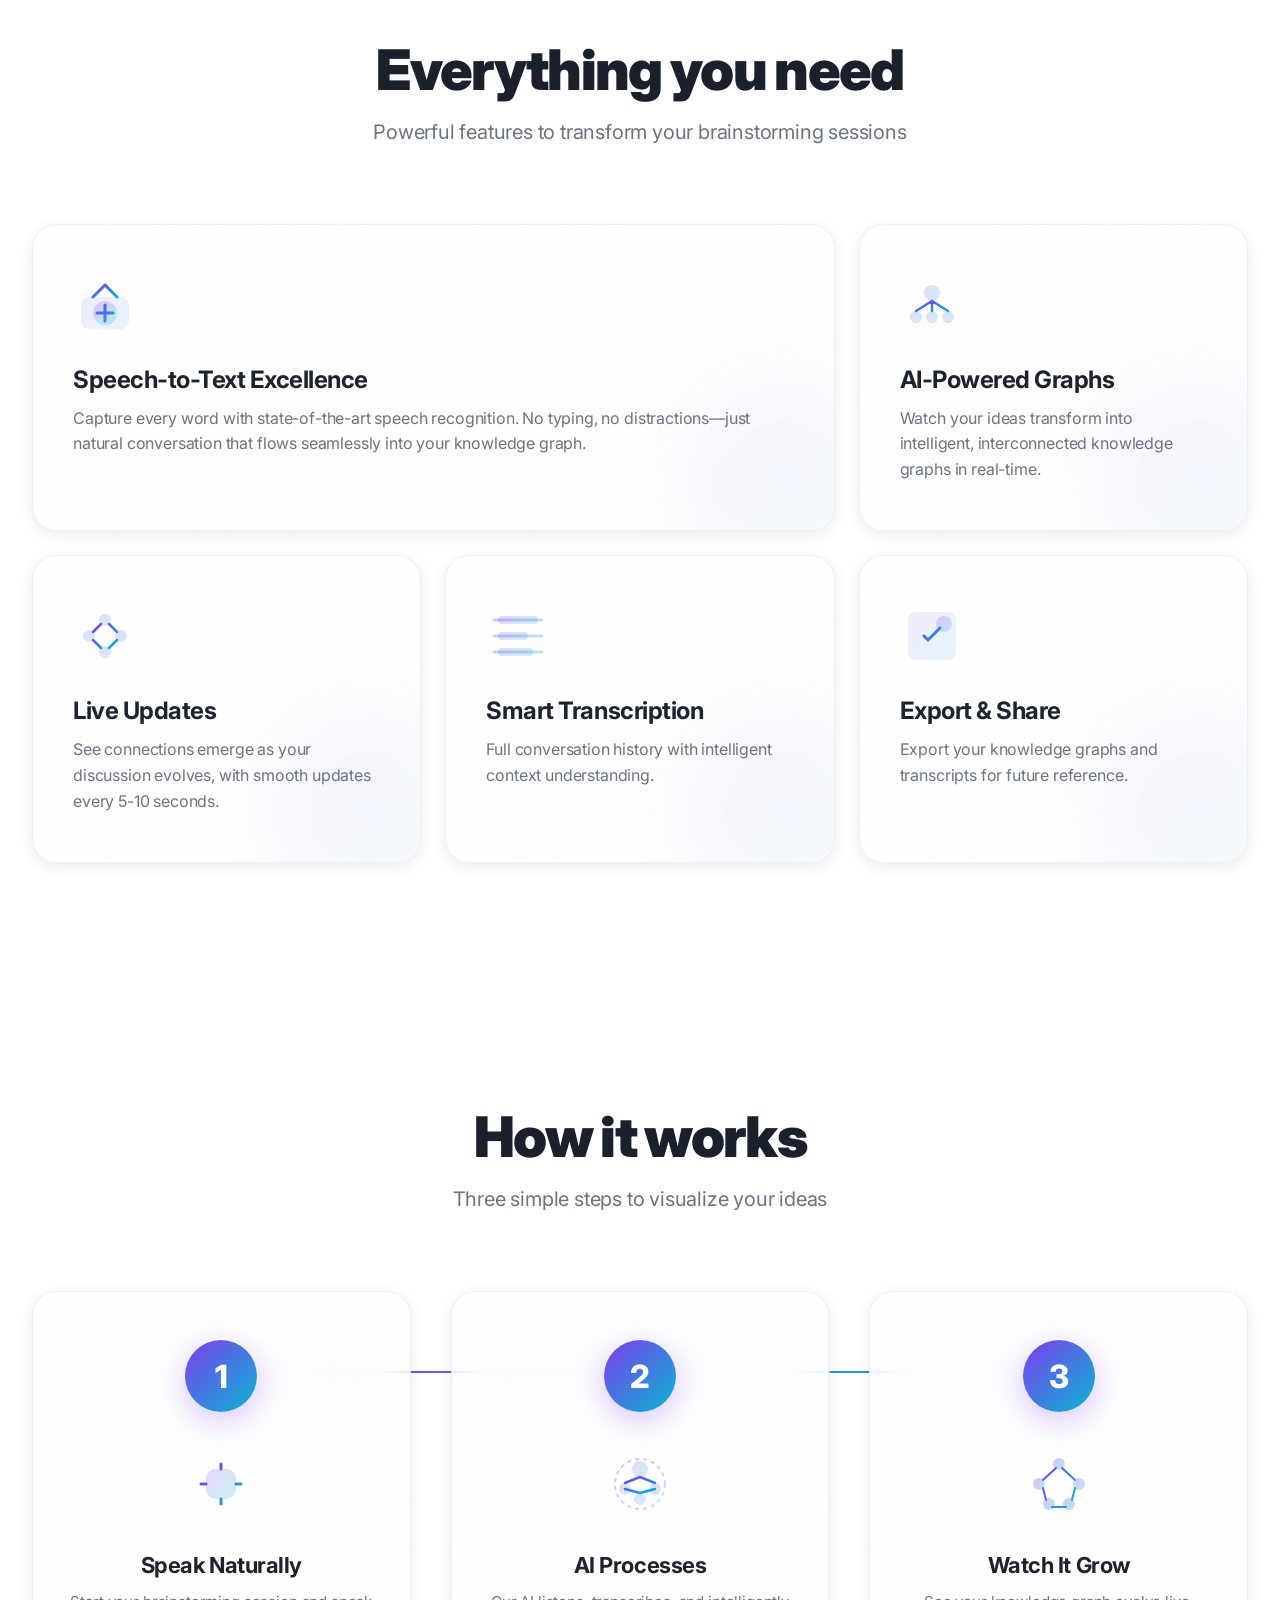
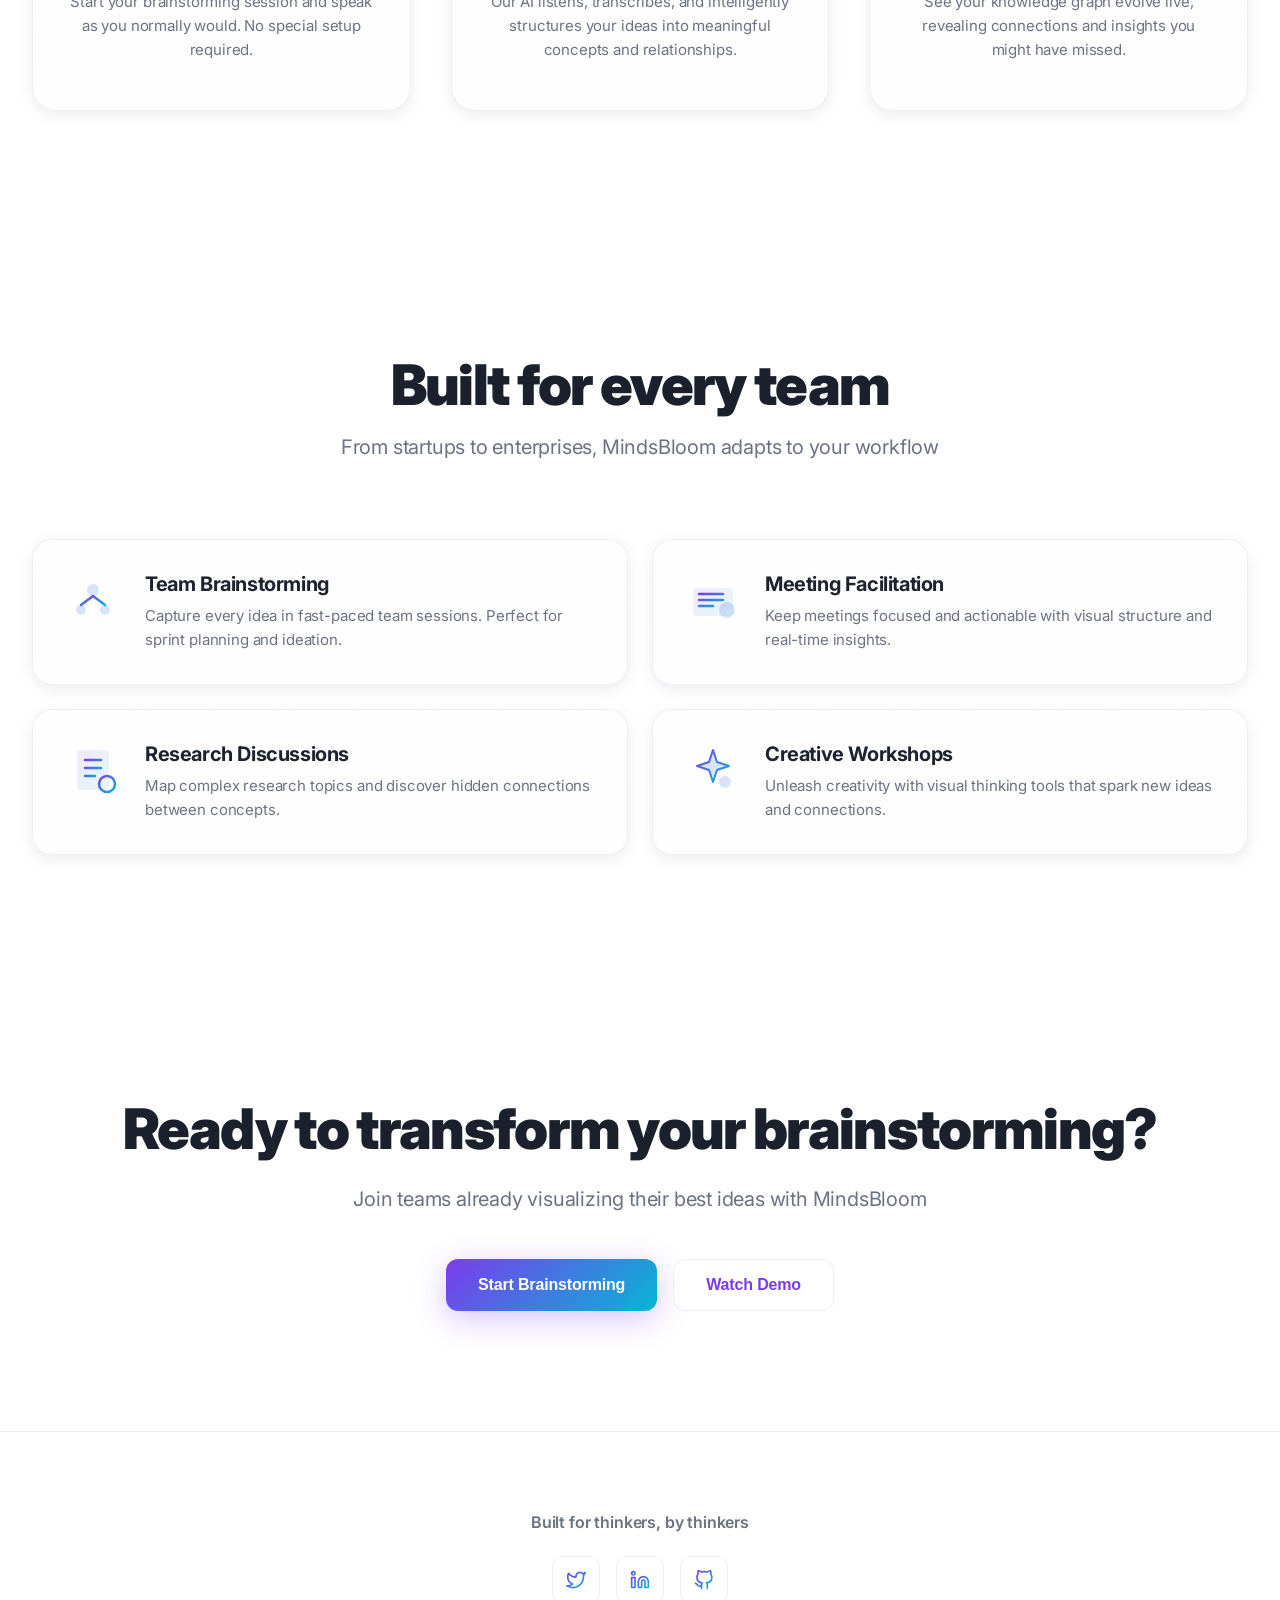
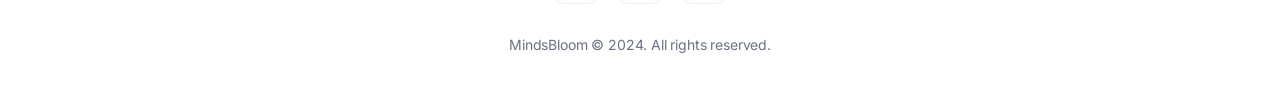
==== commit 5e99ba90: "Merge master into text_extractor_update" ====
--- a/frontend/index.html
+++ b/frontend/index.html
@@ -1,16 +1,1268 @@
 <!DOCTYPE html>
 <html lang="en">
 <head>
-  <meta charset="UTF-8" />
-  <meta name="viewport" content="width=device-width, initial-scale=1.0" />
-  <title>Zoomable Bubble Graph</title>
-  <link rel="stylesheet" href="style.css" />
-  <script src="https://d3js.org/d3.v7.min.js"></script>
+    <meta charset="UTF-8">
+    <meta name="viewport" content="width=device-width, initial-scale=1.0">
+    <title>MindsBloom - Transform Conversations into Visual Knowledge</title>
+    <link rel="preconnect" href="https://fonts.googleapis.com">
+    <link rel="preconnect" href="https://fonts.gstatic.com" crossorigin>
+    <link href="https://fonts.googleapis.com/css2?family=Inter:wght@300;400;500;600;700;800;900&display=swap" rel="stylesheet">
+    <style>
+        :root {
+            /* Color System */
+            --primary-indigo: hsl(262, 83%, 58%);
+            --primary-violet: hsl(262, 73%, 48%);
+            --secondary-cyan: hsl(189, 94%, 43%);
+            --secondary-cyan-light: hsl(189, 94%, 53%);
+
+            /* Gradients */
+            --gradient-primary: linear-gradient(135deg, var(--primary-violet), var(--primary-indigo));
+            --gradient-secondary: linear-gradient(135deg, var(--secondary-cyan), var(--secondary-cyan-light));
+            --gradient-mixed: linear-gradient(135deg, var(--primary-indigo), var(--secondary-cyan));
+            --gradient-animated: linear-gradient(135deg, #7C3AED 0%, #A78BFA 25%, #06B6D4 50%, #22D3EE 75%, #A78BFA 100%);
+
+            /* Glass Effect */
+            --glass-bg: rgba(255, 255, 255, 0.7);
+            --glass-border: rgba(124, 58, 237, 0.1);
+            --glass-blur: blur(20px);
+
+            /* Shadows */
+            --shadow-sm: 0 2px 8px rgba(0, 0, 0, 0.04);
+            --shadow-md: 0 4px 16px rgba(0, 0, 0, 0.08);
+            --shadow-lg: 0 8px 32px rgba(0, 0, 0, 0.12);
+            --shadow-glow-indigo: 0 8px 32px rgba(124, 58, 237, 0.3);
+            --shadow-glow-cyan: 0 8px 32px rgba(6, 182, 212, 0.3);
+
+            /* Spacing */
+            --spacing-unit: 8px;
+
+            /* Typography */
+            --font-sans: 'Inter', -apple-system, BlinkMacSystemFont, 'Segoe UI', sans-serif;
+
+            /* Transitions */
+            --transition-smooth: cubic-bezier(0.4, 0, 0.2, 1);
+        }
+
+        * {
+            margin: 0;
+            padding: 0;
+            box-sizing: border-box;
+        }
+
+        body {
+            font-family: var(--font-sans);
+            background: #ffffff;
+            color: hsl(220, 26%, 14%);
+            overflow-x: hidden;
+            letter-spacing: -0.01em;
+            position: relative;
+            min-height: 100vh;
+        }
+
+        /* Background Effects */
+        .bg-canvas {
+            position: fixed;
+            top: 0;
+            left: 0;
+            width: 100%;
+            height: 100%;
+            z-index: 0;
+            overflow: hidden;
+            pointer-events: none;
+        }
+
+        .bg-orb {
+            position: absolute;
+            border-radius: 50%;
+            filter: blur(80px);
+            opacity: 0.3;
+            animation: float 20s ease-in-out infinite;
+        }
+
+        .bg-orb-1 {
+            width: 600px;
+            height: 600px;
+            background: radial-gradient(circle, var(--primary-indigo) 0%, transparent 70%);
+            top: -200px;
+            right: -100px;
+            animation-delay: 0s;
+        }
+
+        .bg-orb-2 {
+            width: 700px;
+            height: 700px;
+            background: radial-gradient(circle, var(--secondary-cyan) 0%, transparent 70%);
+            bottom: -300px;
+            left: -200px;
+            animation-delay: 7s;
+        }
+
+        .bg-orb-3 {
+            width: 500px;
+            height: 500px;
+            background: radial-gradient(circle, var(--primary-violet) 0%, transparent 70%);
+            top: 50%;
+            left: 50%;
+            transform: translate(-50%, -50%);
+            animation-delay: 14s;
+        }
+
+        @keyframes float {
+            0%, 100% {
+                transform: translate(0, 0) scale(1);
+            }
+            33% {
+                transform: translate(30px, -30px) scale(1.1);
+            }
+            66% {
+                transform: translate(-30px, 30px) scale(0.9);
+            }
+        }
+
+        .bg-grid {
+            position: absolute;
+            top: 0;
+            left: 0;
+            width: 100%;
+            height: 100%;
+            background-image:
+                linear-gradient(rgba(124, 58, 237, 0.03) 1px, transparent 1px),
+                linear-gradient(90deg, rgba(124, 58, 237, 0.03) 1px, transparent 1px);
+            background-size: 50px 50px;
+            mask-image: radial-gradient(ellipse at center, black 20%, transparent 80%);
+        }
+
+        /* Noise Texture Utility */
+        .noise {
+            position: relative;
+        }
+
+        .noise::before {
+            content: '';
+            position: absolute;
+            top: 0;
+            left: 0;
+            width: 100%;
+            height: 100%;
+            opacity: 0.03;
+            background-image: url("data:image/svg+xml,%3Csvg viewBox='0 0 400 400' xmlns='http://www.w3.org/2000/svg'%3E%3Cfilter id='noiseFilter'%3E%3CfeTurbulence type='fractalNoise' baseFrequency='0.9' numOctaves='4' /%3E%3C/filter%3E%3Crect width='100%25' height='100%25' filter='url(%23noiseFilter)' /%3E%3C/svg%3E");
+            pointer-events: none;
+        }
+
+        /* Container */
+        .container {
+            position: relative;
+            z-index: 1;
+            max-width: 1280px;
+            margin: 0 auto;
+            padding: 0 32px;
+        }
+
+        /* Glassmorphic Header */
+        header {
+            position: fixed;
+            top: 0;
+            left: 0;
+            right: 0;
+            z-index: 100;
+            background: var(--glass-bg);
+            backdrop-filter: var(--glass-blur);
+            border-bottom: 1px solid var(--glass-border);
+            padding: 20px 0;
+        }
+
+        .header-content {
+            max-width: 1280px;
+            margin: 0 auto;
+            padding: 0 32px;
+            display: flex;
+            justify-content: space-between;
+            align-items: center;
+        }
+
+        .logo {
+            display: flex;
+            align-items: center;
+            gap: 12px;
+            text-decoration: none;
+        }
+
+        .logo-icon {
+            width: 40px;
+            height: 40px;
+            border-radius: 10px;
+            background: var(--gradient-mixed);
+            display: flex;
+            align-items: center;
+            justify-content: center;
+            box-shadow: var(--shadow-glow-indigo);
+        }
+
+        .logo-text {
+            font-size: 20px;
+            font-weight: 700;
+            color: hsl(220, 26%, 14%);
+            letter-spacing: -0.02em;
+        }
+
+        nav {
+            display: flex;
+            gap: 40px;
+            align-items: center;
+        }
+
+        nav a {
+            color: hsl(220, 9%, 46%);
+            text-decoration: none;
+            font-size: 15px;
+            font-weight: 500;
+            transition: color 0.3s var(--transition-smooth);
+            letter-spacing: -0.01em;
+        }
+
+        nav a:hover {
+            color: var(--primary-indigo);
+        }
+
+        .nav-cta {
+            position: relative;
+            overflow: hidden;
+            padding: 10px 24px;
+            border-radius: 10px;
+            background: var(--gradient-mixed);
+            color: white !important;
+            font-weight: 600;
+            box-shadow: var(--shadow-glow-indigo);
+            transition: transform 0.3s var(--transition-smooth), box-shadow 0.3s var(--transition-smooth);
+        }
+
+        .nav-cta::before {
+            content: '';
+            position: absolute;
+            top: 0;
+            left: -100%;
+            width: 100%;
+            height: 100%;
+            background: linear-gradient(90deg, transparent, rgba(255, 255, 255, 0.3), transparent);
+            transition: left 0.5s;
+        }
+
+        .nav-cta:hover::before {
+            left: 100%;
+        }
+
+        .nav-cta:hover {
+            transform: translateY(-2px);
+            box-shadow: 0 12px 40px rgba(124, 58, 237, 0.4);
+        }
+
+        /* Hero Section */
+        .hero {
+            padding-top: 160px;
+            padding-bottom: 120px;
+            text-align: center;
+        }
+
+        .hero-badge {
+            display: inline-flex;
+            align-items: center;
+            gap: 8px;
+            background: var(--glass-bg);
+            backdrop-filter: var(--glass-blur);
+            border: 1px solid var(--glass-border);
+            padding: 8px 20px;
+            border-radius: 24px;
+            font-size: 14px;
+            font-weight: 500;
+            color: hsl(220, 9%, 46%);
+            margin-bottom: 32px;
+            box-shadow: var(--shadow-sm);
+            animation: slide-up 0.6s var(--transition-smooth);
+        }
+
+        .pulse-dot {
+            width: 8px;
+            height: 8px;
+            border-radius: 50%;
+            background: var(--primary-indigo);
+            animation: pulse-glow 2s ease-in-out infinite;
+        }
+
+        @keyframes pulse-glow {
+            0%, 100% {
+                opacity: 1;
+                box-shadow: 0 0 0 0 rgba(124, 58, 237, 0.7);
+            }
+            50% {
+                opacity: 0.7;
+                box-shadow: 0 0 0 8px rgba(124, 58, 237, 0);
+            }
+        }
+
+        @keyframes slide-up {
+            from {
+                opacity: 0;
+                transform: translateY(20px);
+            }
+            to {
+                opacity: 1;
+                transform: translateY(0);
+            }
+        }
+
+        .hero h1 {
+            font-size: 80px;
+            font-weight: 900;
+            line-height: 1.05;
+            letter-spacing: -0.03em;
+            color: hsl(220, 26%, 14%);
+            margin-bottom: 24px;
+            animation: slide-up 0.8s var(--transition-smooth) 0.1s backwards;
+        }
+
+        .gradient-text {
+            background: var(--gradient-mixed);
+            -webkit-background-clip: text;
+            -webkit-text-fill-color: transparent;
+            background-clip: text;
+        }
+
+        .hero-description {
+            font-size: 22px;
+            line-height: 1.6;
+            color: hsl(220, 9%, 46%);
+            max-width: 700px;
+            margin: 0 auto 48px;
+            letter-spacing: -0.01em;
+            animation: slide-up 0.8s var(--transition-smooth) 0.2s backwards;
+        }
+
+        .hero-cta {
+            display: flex;
+            gap: 16px;
+            justify-content: center;
+            flex-wrap: wrap;
+            margin-bottom: 80px;
+            animation: slide-up 0.8s var(--transition-smooth) 0.3s backwards;
+        }
+
+        .btn {
+            padding: 16px 32px;
+            border-radius: 12px;
+            font-size: 16px;
+            font-weight: 600;
+            letter-spacing: -0.01em;
+            text-decoration: none;
+            border: none;
+            cursor: pointer;
+            transition: all 0.3s var(--transition-smooth);
+            position: relative;
+            overflow: hidden;
+        }
+
+        .btn-primary {
+            background: var(--gradient-mixed);
+            color: white;
+            box-shadow: var(--shadow-glow-indigo);
+        }
+
+        .btn-primary::before {
+            content: '';
+            position: absolute;
+            top: 0;
+            left: -100%;
+            width: 100%;
+            height: 100%;
+            background: linear-gradient(90deg, transparent, rgba(255, 255, 255, 0.3), transparent);
+            transition: left 0.5s;
+        }
+
+        .btn-primary:hover::before {
+            left: 100%;
+        }
+
+        .btn-primary:hover {
+            transform: translateY(-2px);
+            box-shadow: 0 12px 40px rgba(124, 58, 237, 0.4);
+        }
+
+        .btn-secondary {
+            background: var(--glass-bg);
+            backdrop-filter: var(--glass-blur);
+            color: var(--primary-indigo);
+            border: 1px solid var(--glass-border);
+        }
+
+        .btn-secondary:hover {
+            background: rgba(255, 255, 255, 0.9);
+            transform: translateY(-2px);
+            border-color: rgba(124, 58, 237, 0.2);
+        }
+
+        /* Demo Visualization */
+        .demo-container {
+            position: relative;
+            max-width: 1100px;
+            margin: 0 auto;
+            animation: slide-up 0.8s var(--transition-smooth) 0.4s backwards;
+        }
+
+        .demo-card {
+            position: relative;
+            background: var(--glass-bg);
+            backdrop-filter: var(--glass-blur);
+            border: 1px solid var(--glass-border);
+            border-radius: 24px;
+            padding: 48px;
+            box-shadow: var(--shadow-lg);
+            overflow: hidden;
+        }
+
+        .demo-visual {
+            position: relative;
+            height: 500px;
+            background: linear-gradient(135deg, rgba(124, 58, 237, 0.05) 0%, rgba(6, 182, 212, 0.05) 100%);
+            border-radius: 16px;
+            overflow: hidden;
+            display: flex;
+            align-items: center;
+            justify-content: center;
+        }
+
+        .graph-node {
+            position: absolute;
+            padding: 16px 24px;
+            border-radius: 12px;
+            background: var(--glass-bg);
+            backdrop-filter: var(--glass-blur);
+            border: 1px solid var(--glass-border);
+            font-weight: 600;
+            font-size: 14px;
+            letter-spacing: -0.01em;
+            box-shadow: var(--shadow-md);
+            animation: float-node 4s ease-in-out infinite;
+            transition: all 0.3s var(--transition-smooth);
+        }
+
+        .graph-node:hover {
+            transform: scale(1.05);
+            box-shadow: var(--shadow-glow-indigo);
+        }
+
+        @keyframes float-node {
+            0%, 100% { transform: translateY(0); }
+            50% { transform: translateY(-15px); }
+        }
+
+        .graph-node:nth-child(1) {
+            top: 15%;
+            left: 15%;
+            animation-delay: 0s;
+            color: var(--primary-indigo);
+        }
+
+        .graph-node:nth-child(2) {
+            top: 25%;
+            right: 20%;
+            animation-delay: 0.5s;
+            color: var(--secondary-cyan);
+        }
+
+        .graph-node:nth-child(3) {
+            bottom: 30%;
+            left: 25%;
+            animation-delay: 1s;
+            color: var(--primary-violet);
+        }
+
+        .graph-node:nth-child(4) {
+            bottom: 20%;
+            right: 15%;
+            animation-delay: 1.5s;
+            color: var(--primary-indigo);
+        }
+
+        .graph-node:nth-child(5) {
+            top: 45%;
+            left: 45%;
+            animation-delay: 2s;
+            color: var(--secondary-cyan);
+        }
+
+        .live-indicator {
+            position: absolute;
+            top: 24px;
+            right: 24px;
+            display: flex;
+            align-items: center;
+            gap: 8px;
+            padding: 8px 16px;
+            background: var(--glass-bg);
+            backdrop-filter: var(--glass-blur);
+            border: 1px solid var(--glass-border);
+            border-radius: 20px;
+            font-size: 13px;
+            font-weight: 600;
+            color: var(--primary-indigo);
+        }
+
+        /* Stats Cards */
+        .stats-grid {
+            display: grid;
+            grid-template-columns: repeat(3, 1fr);
+            gap: 24px;
+            margin-top: -60px;
+            position: relative;
+            z-index: 10;
+        }
+
+        .stat-card {
+            background: var(--glass-bg);
+            backdrop-filter: var(--glass-blur);
+            border: 1px solid var(--glass-border);
+            border-radius: 16px;
+            padding: 32px 24px;
+            text-align: center;
+            box-shadow: var(--shadow-md);
+            transition: all 0.3s var(--transition-smooth);
+        }
+
+        .stat-card:hover {
+            transform: translateY(-4px);
+            box-shadow: var(--shadow-lg);
+        }
+
+        .stat-icon {
+            margin-bottom: 16px;
+        }
+
+        .stat-label {
+            font-size: 15px;
+            font-weight: 600;
+            color: hsl(220, 26%, 14%);
+            letter-spacing: -0.01em;
+        }
+
+        /* Features Section - Bento Grid */
+        .section {
+            padding: 120px 0;
+        }
+
+        .section-header {
+            text-align: center;
+            margin-bottom: 80px;
+        }
+
+        .section-title {
+            font-size: 56px;
+            font-weight: 900;
+            letter-spacing: -0.03em;
+            color: hsl(220, 26%, 14%);
+            margin-bottom: 16px;
+        }
+
+        .section-description {
+            font-size: 20px;
+            color: hsl(220, 9%, 46%);
+            letter-spacing: -0.01em;
+        }
+
+        .bento-grid {
+            display: grid;
+            grid-template-columns: repeat(3, 1fr);
+            gap: 24px;
+        }
+
+        .bento-card {
+            position: relative;
+            background: var(--glass-bg);
+            backdrop-filter: var(--glass-blur);
+            border: 1px solid var(--glass-border);
+            border-radius: 24px;
+            padding: 48px 40px;
+            box-shadow: var(--shadow-md);
+            transition: all 0.3s var(--transition-smooth);
+            overflow: hidden;
+        }
+
+        .bento-card:first-child {
+            grid-column: span 2;
+        }
+
+        .bento-card:hover {
+            transform: translateY(-8px);
+            box-shadow: var(--shadow-lg);
+            border-color: rgba(124, 58, 237, 0.2);
+        }
+
+        .bento-icon {
+            margin-bottom: 24px;
+        }
+
+        .bento-title {
+            font-size: 24px;
+            font-weight: 700;
+            letter-spacing: -0.02em;
+            color: hsl(220, 26%, 14%);
+            margin-bottom: 12px;
+        }
+
+        .bento-description {
+            font-size: 16px;
+            line-height: 1.6;
+            color: hsl(220, 9%, 46%);
+            letter-spacing: -0.01em;
+        }
+
+        .decoration-blob {
+            position: absolute;
+            width: 200px;
+            height: 200px;
+            border-radius: 50%;
+            background: var(--gradient-mixed);
+            opacity: 0.05;
+            filter: blur(40px);
+            bottom: -50px;
+            right: -50px;
+            pointer-events: none;
+        }
+
+        /* How It Works - Timeline */
+        .timeline {
+            position: relative;
+            display: grid;
+            grid-template-columns: repeat(3, 1fr);
+            gap: 40px;
+        }
+
+        .timeline::before {
+            content: '';
+            position: absolute;
+            top: 80px;
+            left: 16.66%;
+            right: 16.66%;
+            height: 2px;
+            background: linear-gradient(90deg, var(--primary-indigo), var(--secondary-cyan));
+            z-index: 0;
+        }
+
+        .timeline-item {
+            position: relative;
+            z-index: 1;
+        }
+
+        .timeline-card {
+            background: var(--glass-bg);
+            backdrop-filter: var(--glass-blur);
+            border: 1px solid var(--glass-border);
+            border-radius: 24px;
+            padding: 48px 32px;
+            box-shadow: var(--shadow-md);
+            transition: all 0.3s var(--transition-smooth);
+            text-align: center;
+        }
+
+        .timeline-card:hover {
+            transform: translateY(-8px);
+            box-shadow: var(--shadow-lg);
+        }
+
+        .timeline-number {
+            width: 72px;
+            height: 72px;
+            border-radius: 50%;
+            background: var(--gradient-mixed);
+            color: white;
+            display: flex;
+            align-items: center;
+            justify-content: center;
+            font-size: 32px;
+            font-weight: 800;
+            margin: 0 auto 32px;
+            box-shadow: var(--shadow-glow-indigo);
+        }
+
+        .timeline-icon {
+            margin-bottom: 24px;
+        }
+
+        .timeline-title {
+            font-size: 22px;
+            font-weight: 700;
+            letter-spacing: -0.02em;
+            color: hsl(220, 26%, 14%);
+            margin-bottom: 12px;
+        }
+
+        .timeline-description {
+            font-size: 15px;
+            line-height: 1.6;
+            color: hsl(220, 9%, 46%);
+            letter-spacing: -0.01em;
+        }
+
+        /* Use Cases */
+        .use-cases-grid {
+            display: grid;
+            grid-template-columns: repeat(2, 1fr);
+            gap: 24px;
+        }
+
+        .use-case-card {
+            display: flex;
+            gap: 24px;
+            background: var(--glass-bg);
+            backdrop-filter: var(--glass-blur);
+            border: 1px solid var(--glass-border);
+            border-radius: 20px;
+            padding: 32px;
+            box-shadow: var(--shadow-md);
+            transition: all 0.3s var(--transition-smooth);
+        }
+
+        .use-case-card:hover {
+            transform: translateY(-4px);
+            box-shadow: var(--shadow-lg);
+            border-color: rgba(124, 58, 237, 0.2);
+        }
+
+        .use-case-icon-wrapper {
+            flex-shrink: 0;
+        }
+
+        .use-case-content h3 {
+            font-size: 20px;
+            font-weight: 700;
+            letter-spacing: -0.02em;
+            color: hsl(220, 26%, 14%);
+            margin-bottom: 8px;
+        }
+
+        .use-case-content p {
+            font-size: 15px;
+            line-height: 1.6;
+            color: hsl(220, 9%, 46%);
+            letter-spacing: -0.01em;
+        }
+
+        /* Footer */
+        footer {
+            padding: 80px 0 40px;
+            border-top: 1px solid var(--glass-border);
+        }
+
+        .footer-content {
+            text-align: center;
+        }
+
+        .footer-tagline {
+            font-size: 16px;
+            font-weight: 600;
+            color: hsl(220, 9%, 46%);
+            margin-bottom: 24px;
+            letter-spacing: -0.01em;
+        }
+
+        .social-links {
+            display: flex;
+            gap: 16px;
+            justify-content: center;
+            margin-bottom: 32px;
+        }
+
+        .social-link {
+            width: 48px;
+            height: 48px;
+            border-radius: 12px;
+            background: var(--glass-bg);
+            backdrop-filter: var(--glass-blur);
+            border: 1px solid var(--glass-border);
+            display: flex;
+            align-items: center;
+            justify-content: center;
+            transition: all 0.3s var(--transition-smooth);
+            text-decoration: none;
+        }
+
+        .social-link:hover {
+            transform: translateY(-4px);
+            border-color: rgba(124, 58, 237, 0.3);
+            box-shadow: var(--shadow-glow-indigo);
+        }
+
+        .footer-copyright {
+            font-size: 14px;
+            color: hsl(220, 9%, 46%);
+        }
+
+        /* Responsive */
+        @media (max-width: 1024px) {
+            .hero h1 {
+                font-size: 64px;
+            }
+
+            .bento-grid {
+                grid-template-columns: 1fr;
+            }
+
+            .bento-card:first-child {
+                grid-column: span 1;
+            }
+
+            .timeline {
+                grid-template-columns: 1fr;
+            }
+
+            .timeline::before {
+                display: none;
+            }
+
+            .use-cases-grid {
+                grid-template-columns: 1fr;
+            }
+
+            .stats-grid {
+                grid-template-columns: 1fr;
+                margin-top: 40px;
+            }
+        }
+
+        @media (max-width: 768px) {
+            nav {
+                display: none;
+            }
+
+            .hero h1 {
+                font-size: 48px;
+            }
+
+            .hero-description {
+                font-size: 18px;
+            }
+
+            .demo-card {
+                padding: 24px;
+            }
+
+            .graph-node {
+                font-size: 12px;
+                padding: 12px 16px;
+            }
+        }
+    </style>
 </head>
 <body>
-  <h1>Zoomable Bubble Graph</h1>
-  <div id="chart"></div>
-
-  <script type="module" src="script.js"></script>
+    <!-- SVG Definitions for Custom Gradient Icons -->
+    <svg width="0" height="0" style="position: absolute;">
+        <defs>
+            <linearGradient id="iconGradient" x1="0%" y1="0%" x2="100%" y2="100%">
+                <stop offset="0%" style="stop-color:#7C3AED;stop-opacity:1" />
+                <stop offset="100%" style="stop-color:#06B6D4;stop-opacity:1" />
+            </linearGradient>
+        </defs>
+    </svg>
+
+    <!-- Background Canvas -->
+    <div class="bg-canvas">
+        <div class="bg-orb bg-orb-1"></div>
+        <div class="bg-orb bg-orb-2"></div>
+        <div class="bg-orb bg-orb-3"></div>
+        <div class="bg-grid"></div>
+    </div>
+
+    <!-- Fixed Header -->
+    <header>
+        <div class="header-content">
+            <a href="#" class="logo">
+                <div class="logo-icon">
+                    <svg width="24" height="24" viewBox="0 0 24 24" fill="none">
+                        <path d="M12 2C6.48 2 2 6.48 2 12s4.48 10 10 10 10-4.48 10-10S17.52 2 12 2zm0 3c1.66 0 3 1.34 3 3s-1.34 3-3 3-3-1.34-3-3 1.34-3 3-3zm0 14.2c-2.5 0-4.71-1.28-6-3.22.03-1.99 4-3.08 6-3.08 1.99 0 5.97 1.09 6 3.08-1.29 1.94-3.5 3.22-6 3.22z" fill="white"/>
+                    </svg>
+                </div>
+                <span class="logo-text">MindsBloom</span>
+            </a>
+            <nav>
+                <a href="#features">Features</a>
+                <a href="#how-it-works">How It Works</a>
+                <a href="#use-cases">Use Cases</a>
+                <a href="#" class="nav-cta">Get Started</a>
+            </nav>
+        </div>
+    </header>
+
+    <!-- Hero Section -->
+    <section class="hero">
+        <div class="container">
+            <div class="hero-badge">
+                <span class="pulse-dot"></span>
+                <span>Introducing MindsBloom - Real-time AI visualization</span>
+            </div>
+
+            <h1>
+                Transform Conversations<br>
+                into <span class="gradient-text">Visual Knowledge</span>
+            </h1>
+
+            <p class="hero-description">
+                Speak naturally, watch ideas connect. AI-powered knowledge graphs that grow in real-time as you brainstorm, revealing insights you never knew existed.
+            </p>
+
+            <div class="hero-cta">
+                <button class="btn btn-primary">Start Brainstorming</button>
+                <button class="btn btn-secondary">Watch Demo</button>
+            </div>
+
+            <!-- Demo Visualization -->
+            <div class="demo-container">
+                <div class="demo-card noise">
+                    <div class="live-indicator">
+                        <span class="pulse-dot"></span>
+                        <span>Live</span>
+                    </div>
+                    <div class="demo-visual">
+                        <div class="graph-node">Innovation</div>
+                        <div class="graph-node">AI Strategy</div>
+                        <div class="graph-node">Collaboration</div>
+                        <div class="graph-node">Future Vision</div>
+                        <div class="graph-node">Impact</div>
+                        <svg style="position:absolute;width:100%;height:100%;pointer-events:none;opacity:0.2;">
+                            <line x1="20%" y1="20%" x2="50%" y2="50%" stroke="url(#iconGradient)" stroke-width="2"/>
+                            <line x1="50%" y1="50%" x2="80%" y2="30%" stroke="url(#iconGradient)" stroke-width="2"/>
+                            <line x1="20%" y1="20%" x2="30%" y2="70%" stroke="url(#iconGradient)" stroke-width="2"/>
+                            <line x1="50%" y1="50%" x2="80%" y2="75%" stroke="url(#iconGradient)" stroke-width="2"/>
+                        </svg>
+                    </div>
+                </div>
+
+                <!-- Stats Cards -->
+                <div class="stats-grid">
+                    <div class="stat-card">
+                        <div class="stat-icon">
+                            <svg width="48" height="48" viewBox="0 0 48 48" fill="none">
+                                <circle cx="24" cy="24" r="20" fill="url(#iconGradient)" opacity="0.1"/>
+                                <path d="M24 12v24M12 24h24" stroke="url(#iconGradient)" stroke-width="3" stroke-linecap="round"/>
+                            </svg>
+                        </div>
+                        <div class="stat-label">Natural Speech</div>
+                    </div>
+                    <div class="stat-card">
+                        <div class="stat-icon">
+                            <svg width="48" height="48" viewBox="0 0 48 48" fill="none">
+                                <circle cx="24" cy="16" r="6" fill="url(#iconGradient)" opacity="0.2"/>
+                                <circle cx="12" cy="32" r="6" fill="url(#iconGradient)" opacity="0.2"/>
+                                <circle cx="36" cy="32" r="6" fill="url(#iconGradient)" opacity="0.2"/>
+                                <path d="M24 22L12 26M24 22L36 26" stroke="url(#iconGradient)" stroke-width="2"/>
+                            </svg>
+                        </div>
+                        <div class="stat-label">AI-Powered</div>
+                    </div>
+                    <div class="stat-card">
+                        <div class="stat-icon">
+                            <svg width="48" height="48" viewBox="0 0 48 48" fill="none">
+                                <path d="M24 8L28 20L40 24L28 28L24 40L20 28L8 24L20 20L24 8Z" fill="url(#iconGradient)" opacity="0.2"/>
+                                <path d="M24 8L28 20L40 24L28 28L24 40L20 28L8 24L20 20L24 8Z" stroke="url(#iconGradient)" stroke-width="2" stroke-linejoin="round"/>
+                            </svg>
+                        </div>
+                        <div class="stat-label">Real-Time</div>
+                    </div>
+                </div>
+            </div>
+        </div>
+    </section>
+
+    <!-- Features Section -->
+    <section class="section" id="features">
+        <div class="container">
+            <div class="section-header">
+                <h2 class="section-title">Everything you need</h2>
+                <p class="section-description">Powerful features to transform your brainstorming sessions</p>
+            </div>
+
+            <div class="bento-grid">
+                <div class="bento-card noise">
+                    <div class="bento-icon">
+                        <svg width="64" height="64" viewBox="0 0 64 64" fill="none">
+                            <rect x="8" y="24" width="48" height="32" rx="8" fill="url(#iconGradient)" opacity="0.1"/>
+                            <circle cx="32" cy="40" r="12" fill="url(#iconGradient)" opacity="0.2"/>
+                            <path d="M32 32v16M24 40h16" stroke="url(#iconGradient)" stroke-width="3" stroke-linecap="round"/>
+                            <path d="M20 24L32 12L44 24" stroke="url(#iconGradient)" stroke-width="3" stroke-linecap="round" stroke-linejoin="round"/>
+                        </svg>
+                    </div>
+                    <h3 class="bento-title">Speech-to-Text Excellence</h3>
+                    <p class="bento-description">Capture every word with state-of-the-art speech recognition. No typing, no distractions—just natural conversation that flows seamlessly into your knowledge graph.</p>
+                    <div class="decoration-blob"></div>
+                </div>
+
+                <div class="bento-card noise">
+                    <div class="bento-icon">
+                        <svg width="64" height="64" viewBox="0 0 64 64" fill="none">
+                            <circle cx="32" cy="20" r="8" fill="url(#iconGradient)" opacity="0.2"/>
+                            <circle cx="16" cy="44" r="6" fill="url(#iconGradient)" opacity="0.2"/>
+                            <circle cx="48" cy="44" r="6" fill="url(#iconGradient)" opacity="0.2"/>
+                            <circle cx="32" cy="44" r="6" fill="url(#iconGradient)" opacity="0.2"/>
+                            <path d="M32 28L16 38M32 28L48 38M32 28L32 38" stroke="url(#iconGradient)" stroke-width="2.5" stroke-linecap="round"/>
+                        </svg>
+                    </div>
+                    <h3 class="bento-title">AI-Powered Graphs</h3>
+                    <p class="bento-description">Watch your ideas transform into intelligent, interconnected knowledge graphs in real-time.</p>
+                    <div class="decoration-blob"></div>
+                </div>
+
+                <div class="bento-card noise">
+                    <div class="bento-icon">
+                        <svg width="64" height="64" viewBox="0 0 64 64" fill="none">
+                            <circle cx="32" cy="16" r="6" fill="url(#iconGradient)" opacity="0.2"/>
+                            <circle cx="16" cy="32" r="6" fill="url(#iconGradient)" opacity="0.2"/>
+                            <circle cx="48" cy="32" r="6" fill="url(#iconGradient)" opacity="0.2"/>
+                            <circle cx="32" cy="48" r="6" fill="url(#iconGradient)" opacity="0.2"/>
+                            <path d="M28 20L20 28M36 20L44 28M20 36L28 44M44 36L36 44" stroke="url(#iconGradient)" stroke-width="2.5" stroke-linecap="round"/>
+                        </svg>
+                    </div>
+                    <h3 class="bento-title">Live Updates</h3>
+                    <p class="bento-description">See connections emerge as your discussion evolves, with smooth updates every 5-10 seconds.</p>
+                    <div class="decoration-blob"></div>
+                </div>
+
+                <div class="bento-card noise">
+                    <div class="bento-icon">
+                        <svg width="64" height="64" viewBox="0 0 64 64" fill="none">
+                            <path d="M8 16h48M8 32h48M8 48h48" stroke="url(#iconGradient)" stroke-width="3" stroke-linecap="round" opacity="0.3"/>
+                            <rect x="12" y="12" width="40" height="8" rx="4" fill="url(#iconGradient)" opacity="0.2"/>
+                            <rect x="12" y="28" width="30" height="8" rx="4" fill="url(#iconGradient)" opacity="0.2"/>
+                            <rect x="12" y="44" width="35" height="8" rx="4" fill="url(#iconGradient)" opacity="0.2"/>
+                        </svg>
+                    </div>
+                    <h3 class="bento-title">Smart Transcription</h3>
+                    <p class="bento-description">Full conversation history with intelligent context understanding.</p>
+                    <div class="decoration-blob"></div>
+                </div>
+
+                <div class="bento-card noise">
+                    <div class="bento-icon">
+                        <svg width="64" height="64" viewBox="0 0 64 64" fill="none">
+                            <rect x="8" y="8" width="48" height="48" rx="8" fill="url(#iconGradient)" opacity="0.1"/>
+                            <path d="M24 32L28 36L40 24" stroke="url(#iconGradient)" stroke-width="3" stroke-linecap="round" stroke-linejoin="round"/>
+                            <circle cx="44" cy="20" r="8" fill="url(#iconGradient)" opacity="0.2"/>
+                        </svg>
+                    </div>
+                    <h3 class="bento-title">Export & Share</h3>
+                    <p class="bento-description">Export your knowledge graphs and transcripts for future reference.</p>
+                    <div class="decoration-blob"></div>
+                </div>
+            </div>
+        </div>
+    </section>
+
+    <!-- How It Works -->
+    <section class="section" id="how-it-works">
+        <div class="container">
+            <div class="section-header">
+                <h2 class="section-title">How it works</h2>
+                <p class="section-description">Three simple steps to visualize your ideas</p>
+            </div>
+
+            <div class="timeline">
+                <div class="timeline-item">
+                    <div class="timeline-card noise">
+                        <div class="timeline-number">1</div>
+                        <div class="timeline-icon">
+                            <svg width="80" height="80" viewBox="0 0 80 80" fill="none">
+                                <path d="M25 35c0-5.523 4.477-10 10-10h10c5.523 0 10 4.477 10 10v10c0 5.523-4.477 10-10 10H35c-5.523 0-10-4.477-10-10V35z" fill="url(#iconGradient)" opacity="0.2"/>
+                                <path d="M40 25V20M40 60V55M25 40H20M60 40H55" stroke="url(#iconGradient)" stroke-width="3" stroke-linecap="round"/>
+                            </svg>
+                        </div>
+                        <h3 class="timeline-title">Speak Naturally</h3>
+                        <p class="timeline-description">Start your brainstorming session and speak as you normally would. No special setup required.</p>
+                    </div>
+                </div>
+
+                <div class="timeline-item">
+                    <div class="timeline-card noise">
+                        <div class="timeline-number">2</div>
+                        <div class="timeline-icon">
+                            <svg width="80" height="80" viewBox="0 0 80 80" fill="none">
+                                <circle cx="40" cy="25" r="8" fill="url(#iconGradient)" opacity="0.2"/>
+                                <circle cx="25" cy="45" r="6" fill="url(#iconGradient)" opacity="0.2"/>
+                                <circle cx="55" cy="45" r="6" fill="url(#iconGradient)" opacity="0.2"/>
+                                <circle cx="40" cy="55" r="6" fill="url(#iconGradient)" opacity="0.2"/>
+                                <path d="M40 33L25 39M40 33L55 39M25 45L40 49M55 45L40 49" stroke="url(#iconGradient)" stroke-width="2.5" stroke-linecap="round"/>
+                                <circle cx="40" cy="40" r="25" stroke="url(#iconGradient)" stroke-width="2" opacity="0.3" stroke-dasharray="4 4"/>
+                            </svg>
+                        </div>
+                        <h3 class="timeline-title">AI Processes</h3>
+                        <p class="timeline-description">Our AI listens, transcribes, and intelligently structures your ideas into meaningful concepts and relationships.</p>
+                    </div>
+                </div>
+
+                <div class="timeline-item">
+                    <div class="timeline-card noise">
+                        <div class="timeline-number">3</div>
+                        <div class="timeline-icon">
+                            <svg width="80" height="80" viewBox="0 0 80 80" fill="none">
+                                <circle cx="40" cy="20" r="6" fill="url(#iconGradient)" opacity="0.3"/>
+                                <circle cx="20" cy="40" r="6" fill="url(#iconGradient)" opacity="0.3"/>
+                                <circle cx="60" cy="40" r="6" fill="url(#iconGradient)" opacity="0.3"/>
+                                <circle cx="30" cy="60" r="6" fill="url(#iconGradient)" opacity="0.3"/>
+                                <circle cx="50" cy="60" r="6" fill="url(#iconGradient)" opacity="0.3"/>
+                                <path d="M37 24L24 36M43 24L56 36M24 44L27 56M56 44L53 56M33 63H47" stroke="url(#iconGradient)" stroke-width="2" stroke-linecap="round"/>
+                            </svg>
+                        </div>
+                        <h3 class="timeline-title">Watch It Grow</h3>
+                        <p class="timeline-description">See your knowledge graph evolve live, revealing connections and insights you might have missed.</p>
+                    </div>
+                </div>
+            </div>
+        </div>
+    </section>
+
+    <!-- Use Cases -->
+    <section class="section" id="use-cases">
+        <div class="container">
+            <div class="section-header">
+                <h2 class="section-title">Built for every team</h2>
+                <p class="section-description">From startups to enterprises, MindsBloom adapts to your workflow</p>
+            </div>
+
+            <div class="use-cases-grid">
+                <div class="use-case-card noise">
+                    <div class="use-case-icon-wrapper">
+                        <svg width="56" height="56" viewBox="0 0 56 56" fill="none">
+                            <circle cx="28" cy="18" r="6" fill="url(#iconGradient)" opacity="0.2"/>
+                            <circle cx="16" cy="38" r="5" fill="url(#iconGradient)" opacity="0.2"/>
+                            <circle cx="40" cy="38" r="5" fill="url(#iconGradient)" opacity="0.2"/>
+                            <path d="M28 24L16 33M28 24L40 33" stroke="url(#iconGradient)" stroke-width="2.5" stroke-linecap="round"/>
+                        </svg>
+                    </div>
+                    <div class="use-case-content">
+                        <h3>Team Brainstorming</h3>
+                        <p>Capture every idea in fast-paced team sessions. Perfect for sprint planning and ideation.</p>
+                    </div>
+                </div>
+
+                <div class="use-case-card noise">
+                    <div class="use-case-icon-wrapper">
+                        <svg width="56" height="56" viewBox="0 0 56 56" fill="none">
+                            <rect x="8" y="16" width="40" height="28" rx="4" fill="url(#iconGradient)" opacity="0.1"/>
+                            <path d="M14 22H38M14 28H38M14 34H28" stroke="url(#iconGradient)" stroke-width="2.5" stroke-linecap="round"/>
+                            <circle cx="42" cy="38" r="8" fill="url(#iconGradient)" opacity="0.2"/>
+                        </svg>
+                    </div>
+                    <div class="use-case-content">
+                        <h3>Meeting Facilitation</h3>
+                        <p>Keep meetings focused and actionable with visual structure and real-time insights.</p>
+                    </div>
+                </div>
+
+                <div class="use-case-card noise">
+                    <div class="use-case-icon-wrapper">
+                        <svg width="56" height="56" viewBox="0 0 56 56" fill="none">
+                            <rect x="12" y="8" width="32" height="40" rx="4" fill="url(#iconGradient)" opacity="0.1"/>
+                            <path d="M20 18H36M20 26H36M20 34H30" stroke="url(#iconGradient)" stroke-width="2.5" stroke-linecap="round"/>
+                            <circle cx="42" cy="42" r="8" stroke="url(#iconGradient)" stroke-width="2.5"/>
+                        </svg>
+                    </div>
+                    <div class="use-case-content">
+                        <h3>Research Discussions</h3>
+                        <p>Map complex research topics and discover hidden connections between concepts.</p>
+                    </div>
+                </div>
+
+                <div class="use-case-card noise">
+                    <div class="use-case-icon-wrapper">
+                        <svg width="56" height="56" viewBox="0 0 56 56" fill="none">
+                            <path d="M28 8L32 20L44 24L32 28L28 40L24 28L12 24L24 20L28 8Z" fill="url(#iconGradient)" opacity="0.2"/>
+                            <path d="M28 8L32 20L44 24L32 28L28 40L24 28L12 24L24 20L28 8Z" stroke="url(#iconGradient)" stroke-width="2" stroke-linejoin="round"/>
+                            <circle cx="40" cy="40" r="6" fill="url(#iconGradient)" opacity="0.2"/>
+                        </svg>
+                    </div>
+                    <div class="use-case-content">
+                        <h3>Creative Workshops</h3>
+                        <p>Unleash creativity with visual thinking tools that spark new ideas and connections.</p>
+                    </div>
+                </div>
+            </div>
+        </div>
+    </section>
+
+    <!-- CTA Section -->
+    <section class="section">
+        <div class="container" style="text-align: center;">
+            <h2 class="section-title" style="margin-bottom: 24px;">Ready to transform your brainstorming?</h2>
+            <p class="section-description" style="margin-bottom: 48px; max-width: 600px; margin-left: auto; margin-right: auto;">
+                Join teams already visualizing their best ideas with MindsBloom
+            </p>
+            <div style="display: flex; gap: 16px; justify-content: center; flex-wrap: wrap;">
+                <button class="btn btn-primary">Start Brainstorming</button>
+                <button class="btn btn-secondary">Watch Demo</button>
+            </div>
+        </div>
+    </section>
+
+    <!-- Footer -->
+    <footer>
+        <div class="container">
+            <div class="footer-content">
+                <p class="footer-tagline">Built for thinkers, by thinkers</p>
+                <div class="social-links">
+                    <a href="#" class="social-link">
+                        <svg width="20" height="20" viewBox="0 0 24 24" fill="none">
+                            <path d="M23 3a10.9 10.9 0 01-3.14 1.53 4.48 4.48 0 00-7.86 3v1A10.66 10.66 0 013 4s-4 9 5 13a11.64 11.64 0 01-7 2c9 5 20 0 20-11.5a4.5 4.5 0 00-.08-.83A7.72 7.72 0 0023 3z" stroke="url(#iconGradient)" stroke-width="2" stroke-linecap="round" stroke-linejoin="round"/>
+                        </svg>
+                    </a>
+                    <a href="#" class="social-link">
+                        <svg width="20" height="20" viewBox="0 0 24 24" fill="none">
+                            <path d="M16 8a6 6 0 016 6v7h-4v-7a2 2 0 00-2-2 2 2 0 00-2 2v7h-4v-7a6 6 0 016-6zM2 9h4v12H2z" stroke="url(#iconGradient)" stroke-width="2" stroke-linecap="round" stroke-linejoin="round"/>
+                            <circle cx="4" cy="4" r="2" stroke="url(#iconGradient)" stroke-width="2" stroke-linecap="round" stroke-linejoin="round"/>
+                        </svg>
+                    </a>
+                    <a href="#" class="social-link">
+                        <svg width="20" height="20" viewBox="0 0 24 24" fill="none">
+                            <path d="M9 19c-5 1.5-5-2.5-7-3m14 6v-3.87a3.37 3.37 0 00-.94-2.61c3.14-.35 6.44-1.54 6.44-7A5.44 5.44 0 0020 4.77 5.07 5.07 0 0019.91 1S18.73.65 16 2.48a13.38 13.38 0 00-7 0C6.27.65 5.09 1 5.09 1A5.07 5.07 0 005 4.77a5.44 5.44 0 00-1.5 3.78c0 5.42 3.3 6.61 6.44 7A3.37 3.37 0 009 18.13V22" stroke="url(#iconGradient)" stroke-width="2" stroke-linecap="round" stroke-linejoin="round"/>
+                        </svg>
+                    </a>
+                </div>
+                <p class="footer-copyright">MindsBloom © 2024. All rights reserved.</p>
+            </div>
+        </div>
+    </footer>
+
+    <script>
+        // Smooth scroll
+        document.querySelectorAll('a[href^="#"]').forEach(anchor => {
+            anchor.addEventListener('click', function (e) {
+                e.preventDefault();
+                const target = document.querySelector(this.getAttribute('href'));
+                if (target) {
+                    target.scrollIntoView({
+                        behavior: 'smooth',
+                        block: 'start'
+                    });
+                }
+            });
+        });
+
+        // Scroll animations
+        const observerOptions = {
+            threshold: 0.1,
+            rootMargin: '0px 0px -100px 0px'
+        };
+
+        const observer = new IntersectionObserver((entries) => {
+            entries.forEach(entry => {
+                if (entry.isIntersecting) {
+                    entry.target.style.opacity = '1';
+                    entry.target.style.transform = 'translateY(0)';
+                }
+            });
+        }, observerOptions);
+
+        // Observe animated elements
+        document.querySelectorAll('.bento-card, .timeline-card, .use-case-card, .stat-card').forEach(el => {
+            el.style.opacity = '0';
+            el.style.transform = 'translateY(30px)';
+            el.style.transition = 'all 0.8s cubic-bezier(0.4, 0, 0.2, 1)';
+            observer.observe(el);
+        });
+    </script>
 </body>
-</html>+</html>
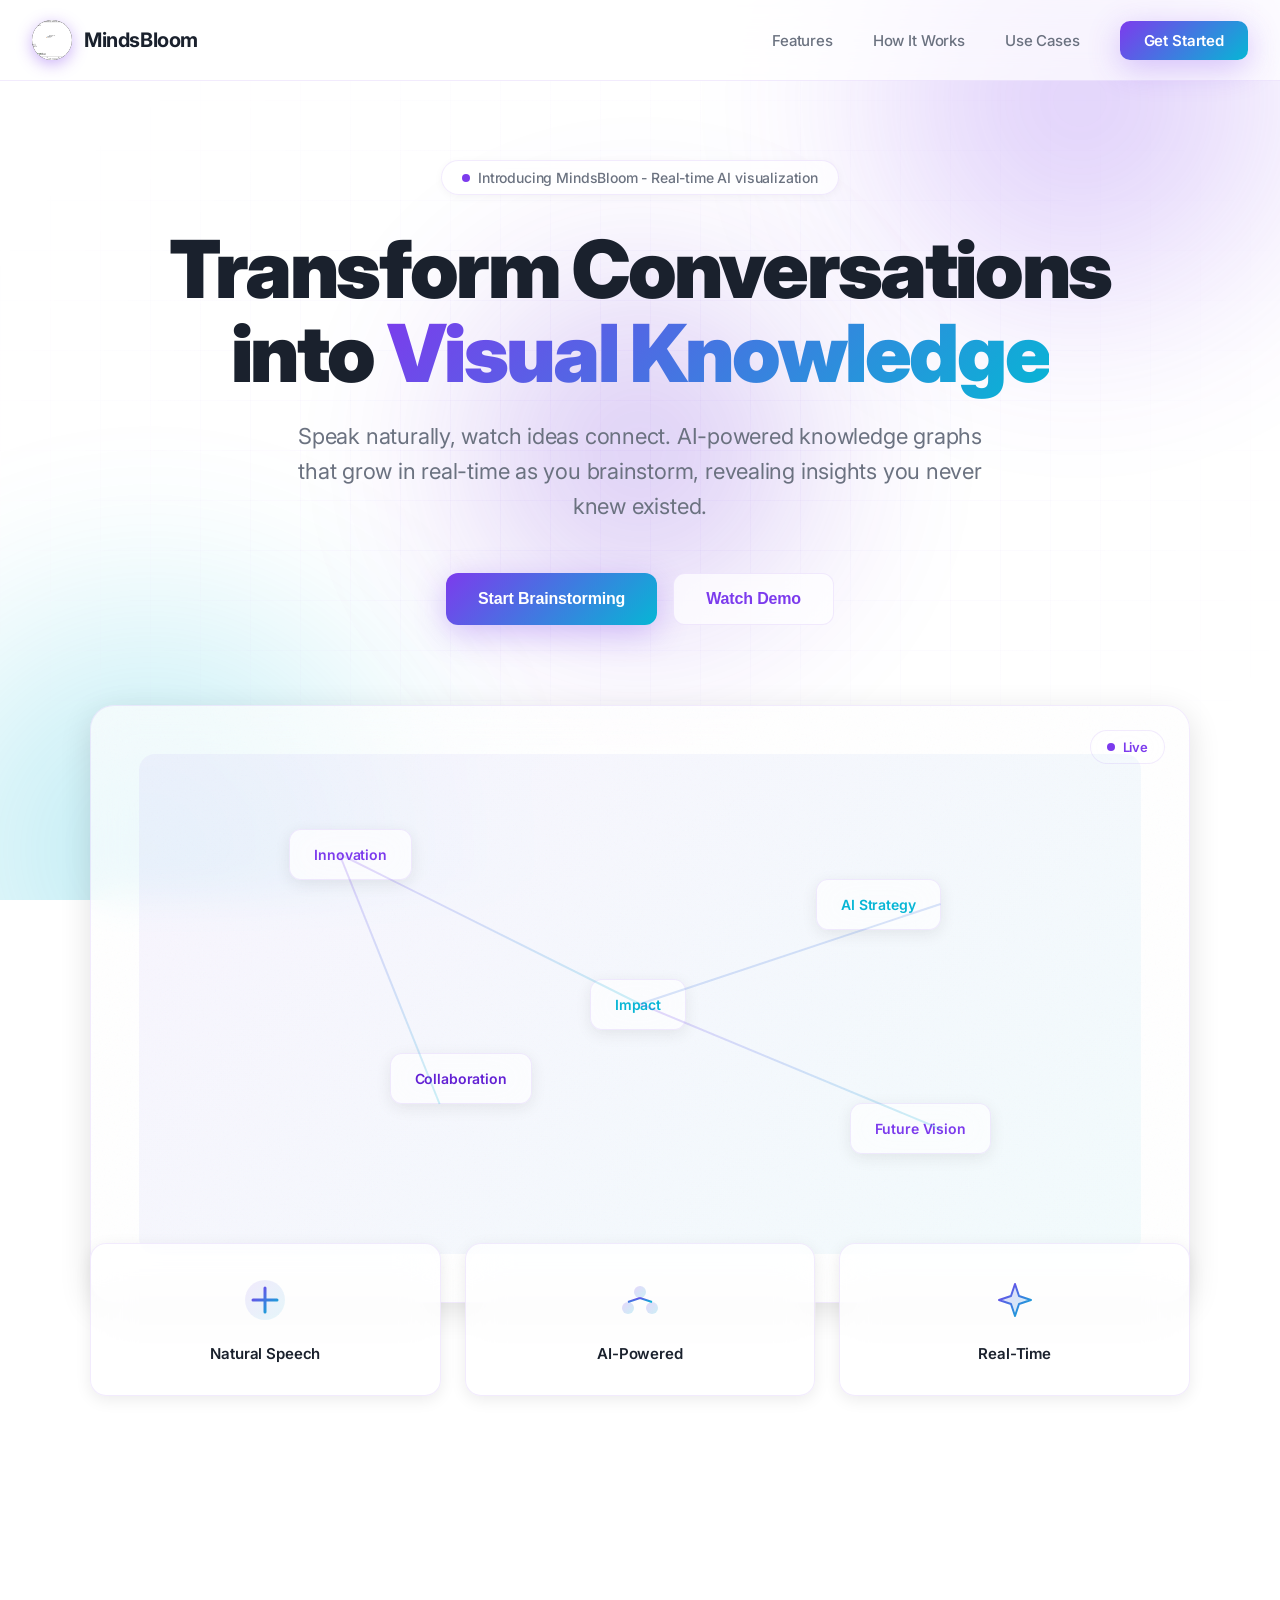
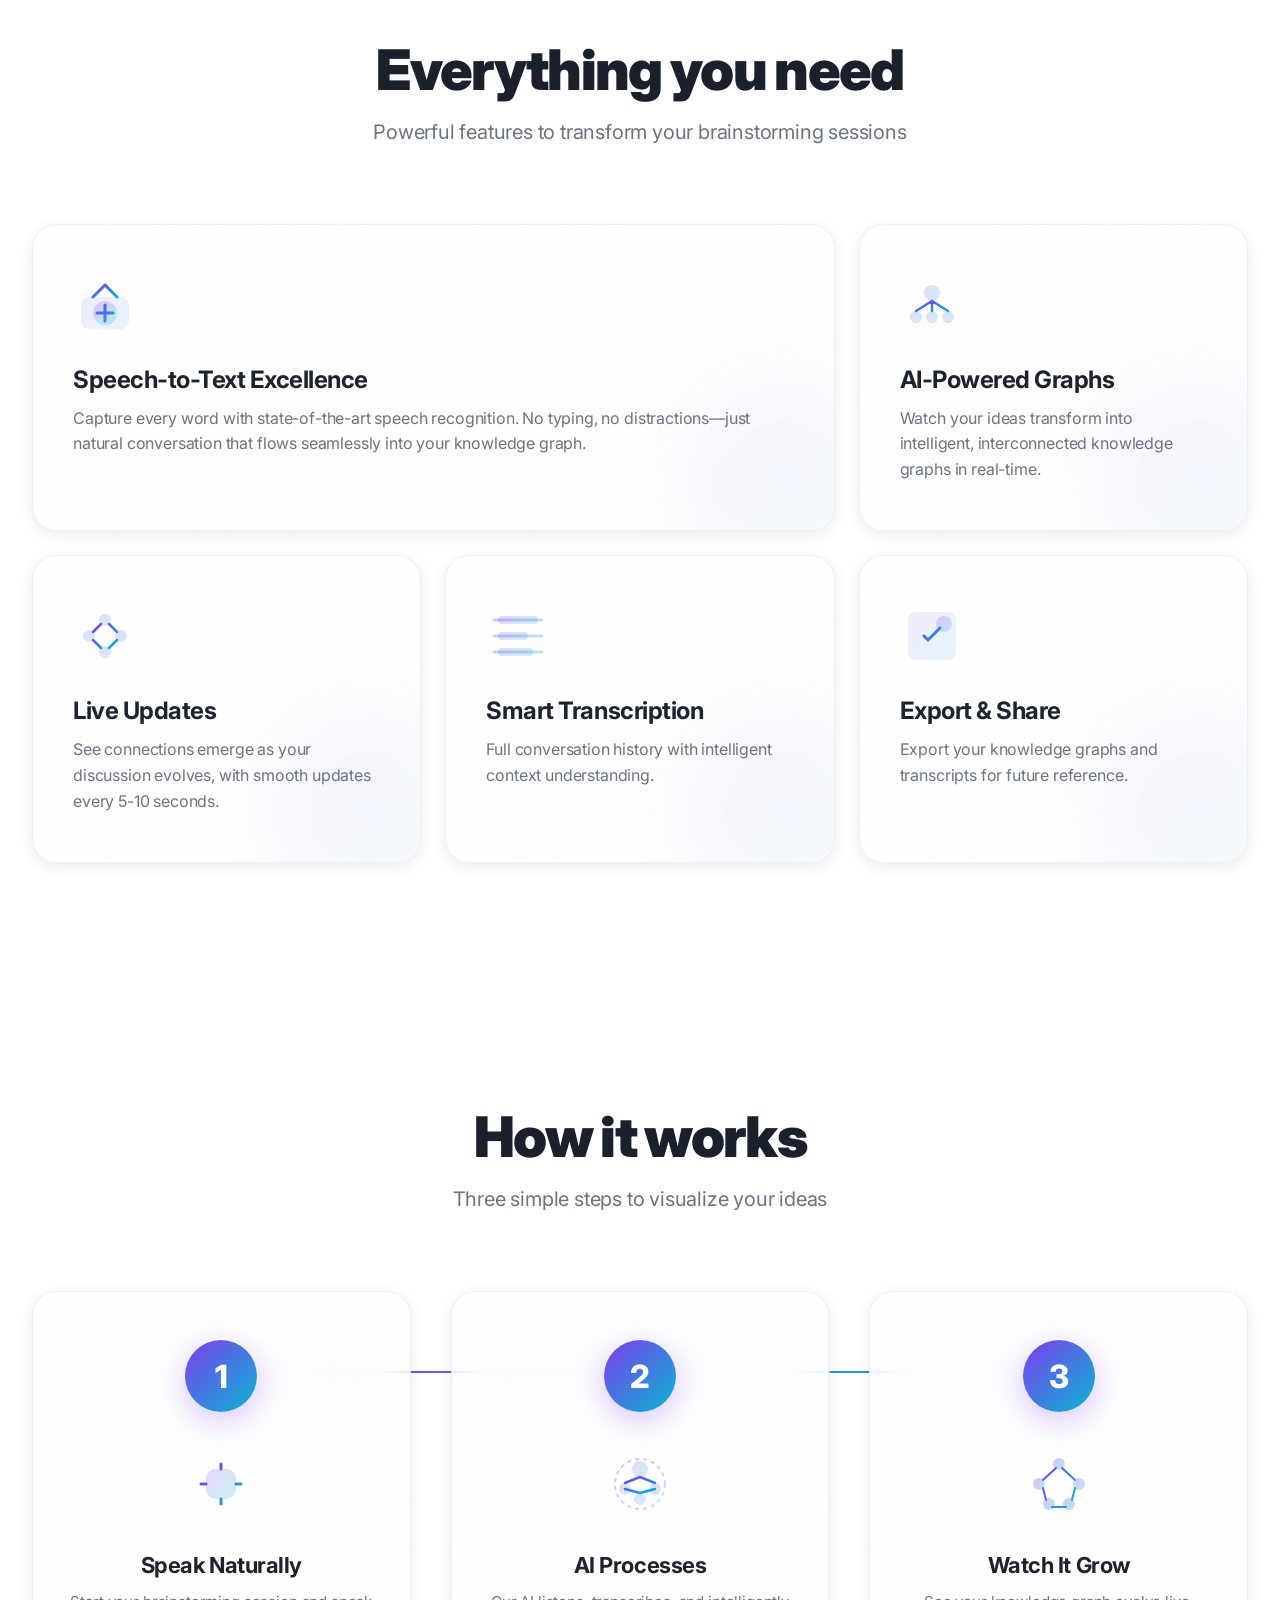
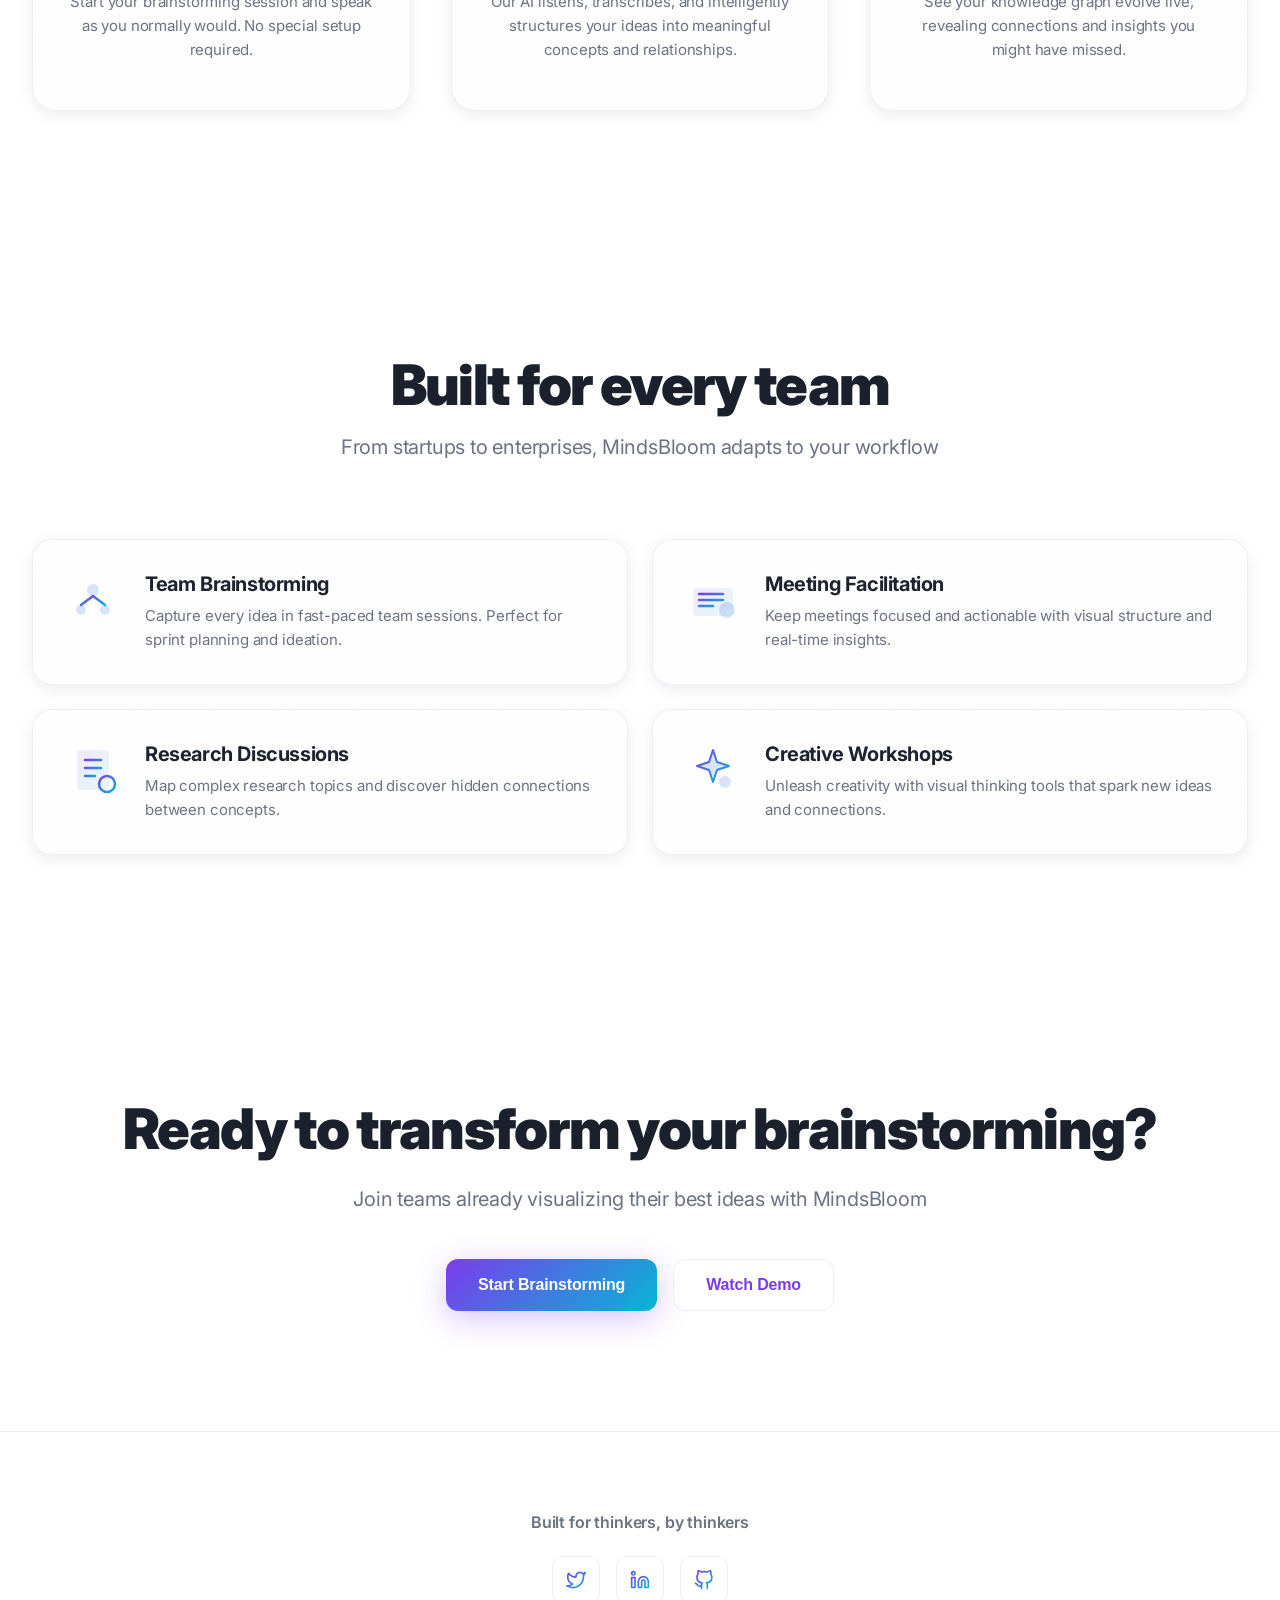
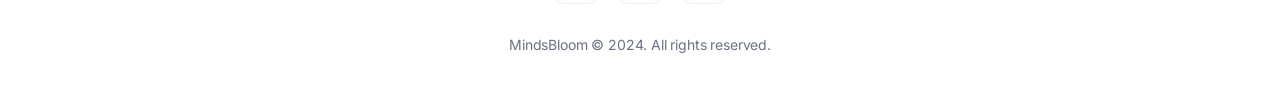
==== commit 39d3f8e3: "Add live graph visualization with D3 force-directed network - Built Force-Directed Network Graph ren" ====
--- a/frontend/index.html
+++ b/frontend/index.html
@@ -190,12 +190,19 @@
         .logo-icon {
             width: 40px;
             height: 40px;
-            border-radius: 10px;
-            background: var(--gradient-mixed);
+            border-radius: 50%;
             display: flex;
             align-items: center;
             justify-content: center;
-            box-shadow: var(--shadow-glow-indigo);
+            overflow: hidden;
+            box-shadow: 0 4px 16px rgba(124, 58, 237, 0.4);
+            background: #000;
+        }
+
+        .logo-icon img {
+            width: 100%;
+            height: 100%;
+            object-fit: cover;
         }
 
         .logo-text {
@@ -875,9 +882,7 @@
         <div class="header-content">
             <a href="#" class="logo">
                 <div class="logo-icon">
-                    <svg width="24" height="24" viewBox="0 0 24 24" fill="none">
-                        <path d="M12 2C6.48 2 2 6.48 2 12s4.48 10 10 10 10-4.48 10-10S17.52 2 12 2zm0 3c1.66 0 3 1.34 3 3s-1.34 3-3 3-3-1.34-3-3 1.34-3 3-3zm0 14.2c-2.5 0-4.71-1.28-6-3.22.03-1.99 4-3.08 6-3.08 1.99 0 5.97 1.09 6 3.08-1.29 1.94-3.5 3.22-6 3.22z" fill="white"/>
-                    </svg>
+                    <img src="logo.png" alt="MindsBloom Logo">
                 </div>
                 <span class="logo-text">MindsBloom</span>
             </a>
